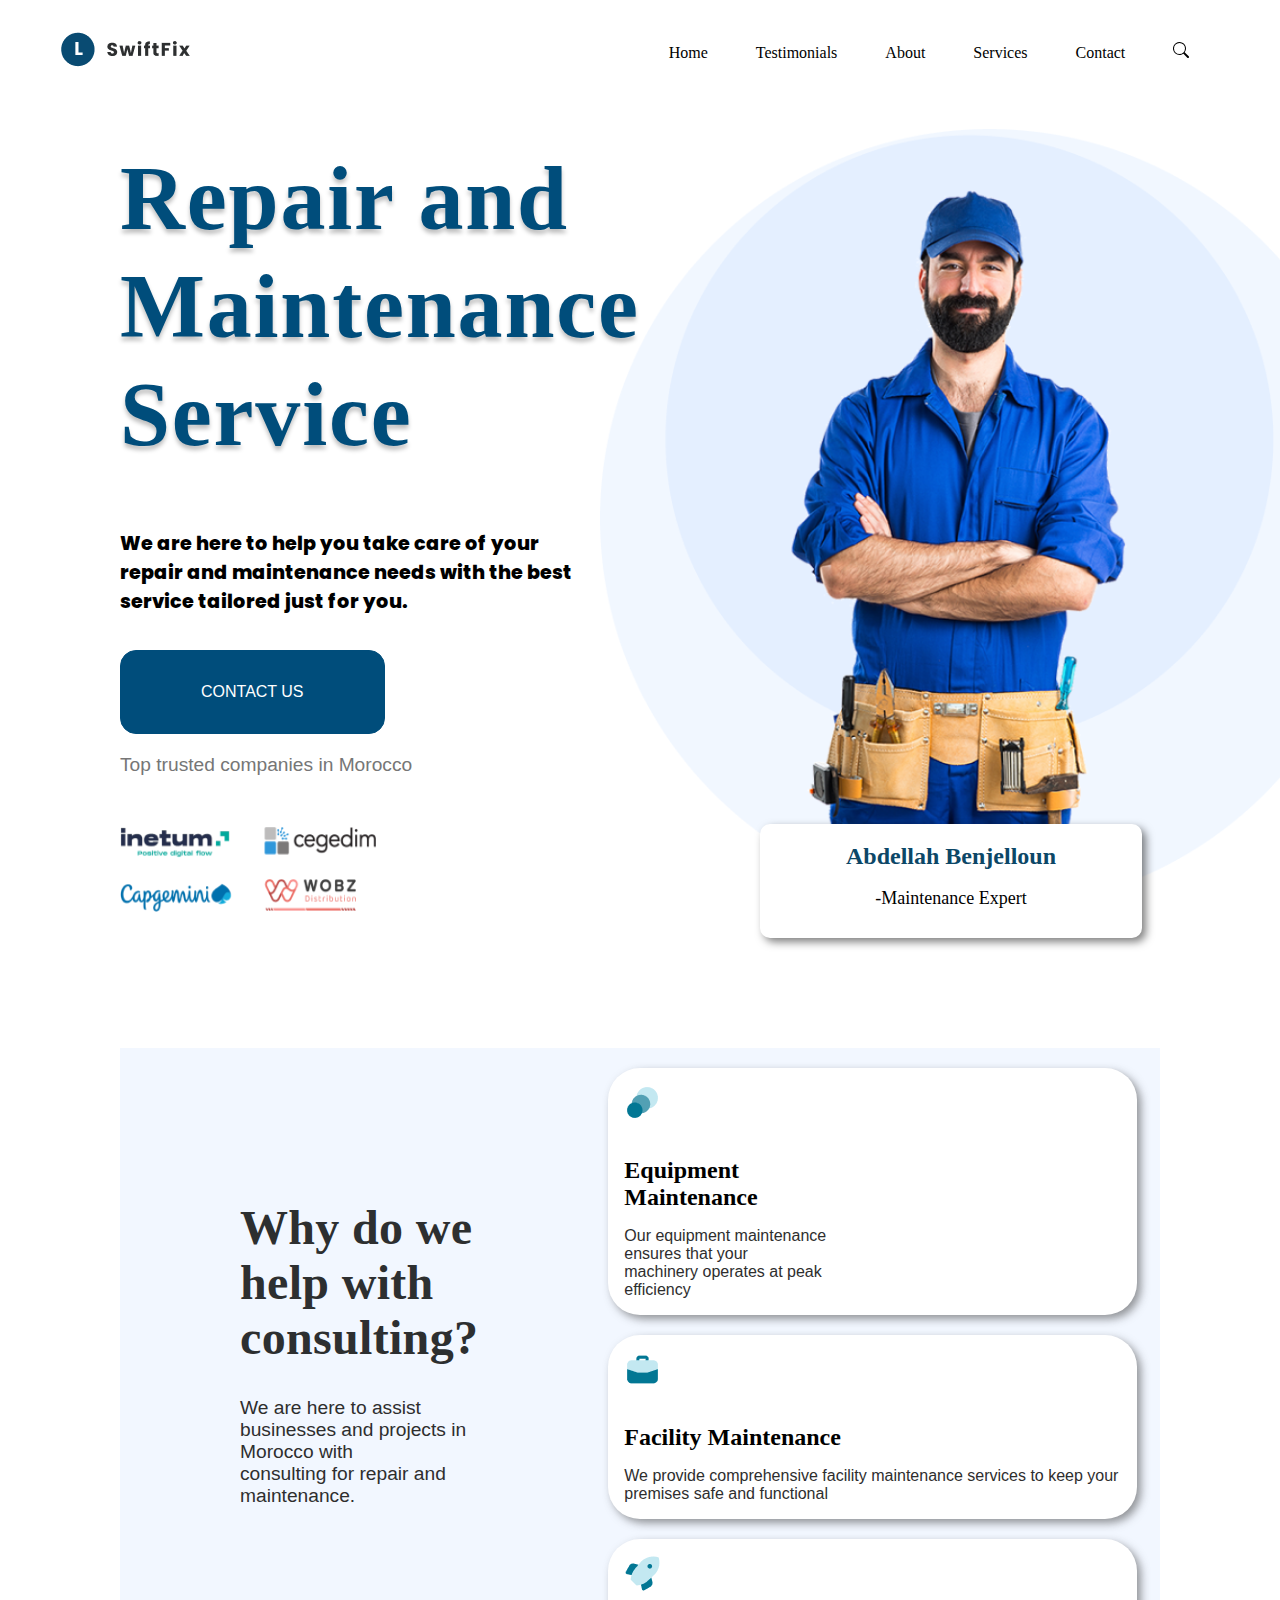
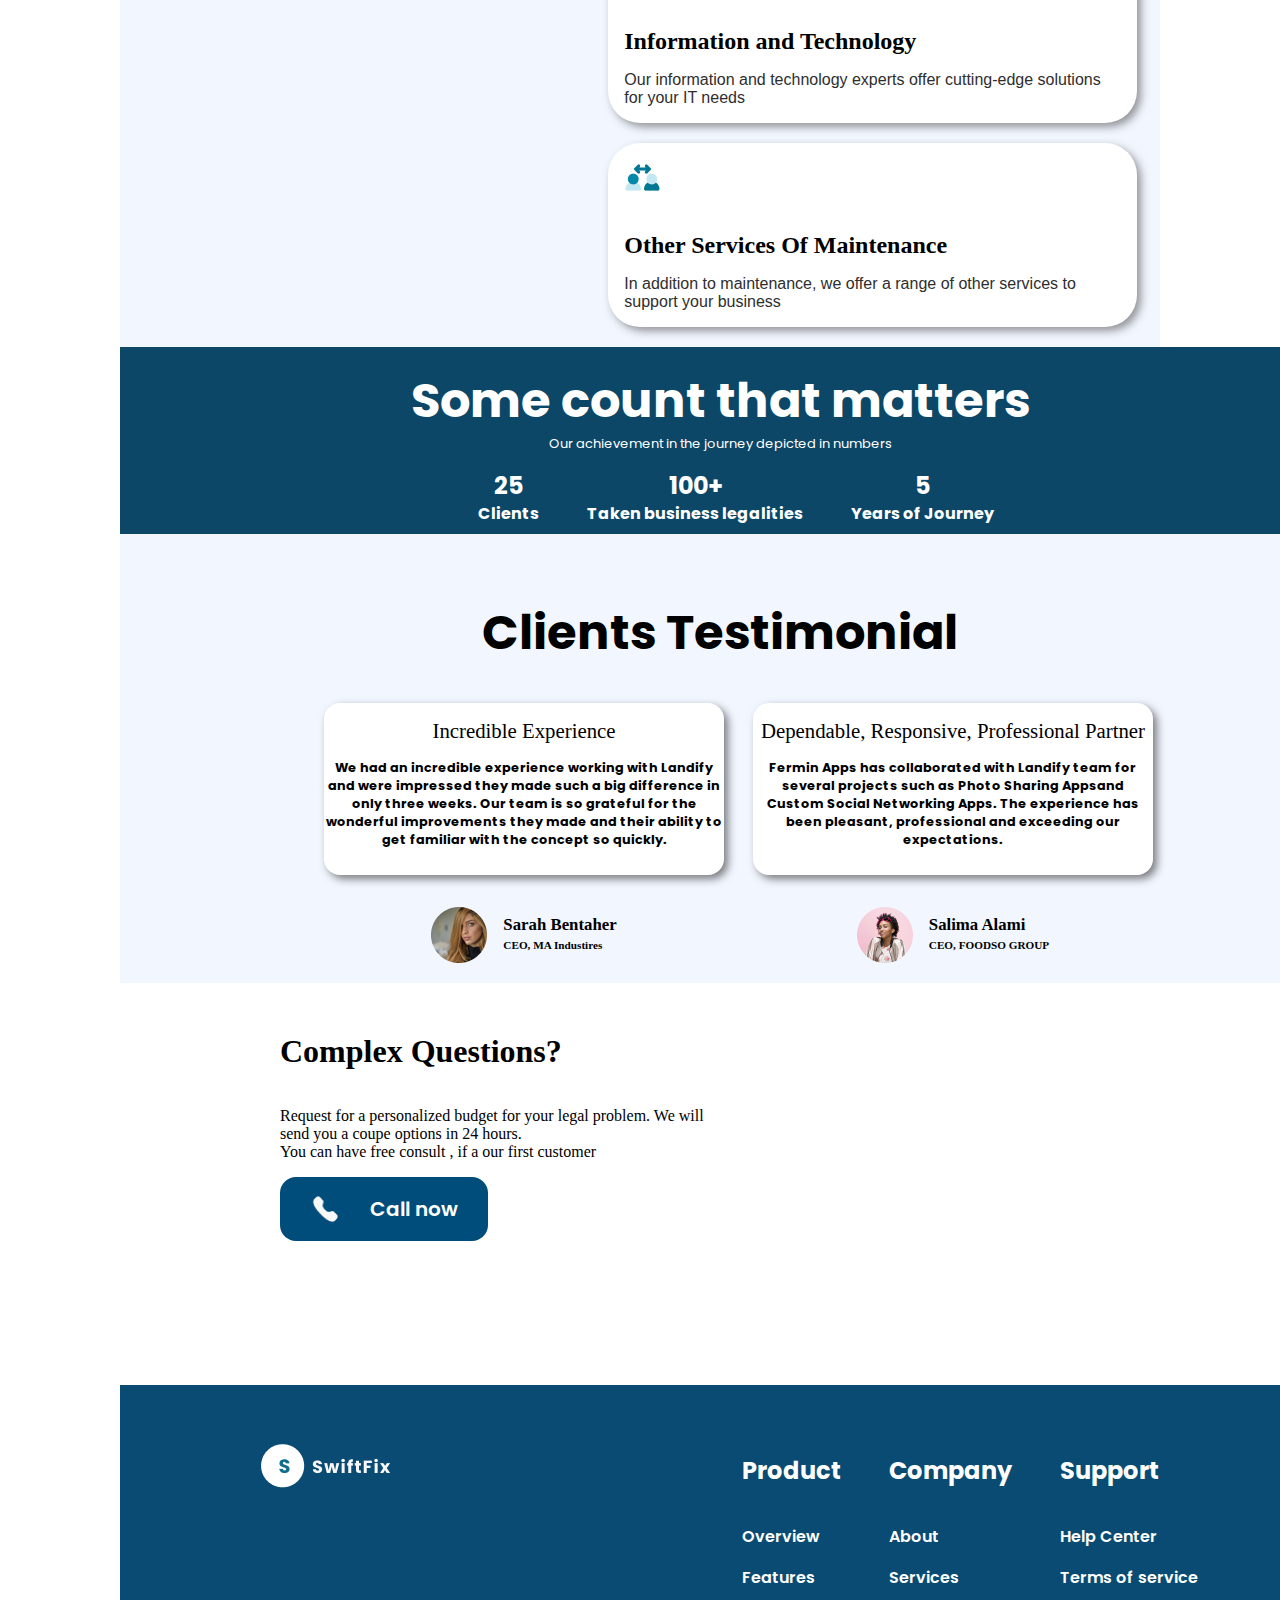
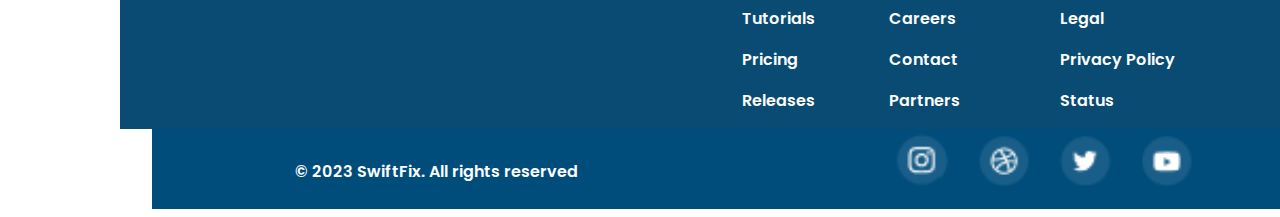
==== index.html @ 23acefa7 "finished page home" ====
<!DOCTYPE html>
<html lang="en">
<head>
    <meta charset="UTF-8">
    <meta name="viewport" content="width=device-width, initial-scale=1.0">
    <meta name="keywords" content="">
    <meta name="description" content="">
    <meta name="author" content="" >
    <link rel="stylesheet" href="css/style.css">
    <link rel="preconnect" href="https://fonts.googleapis.com">
    <link rel="preconnect" href="https://fonts.gstatic.com" crossorigin>
    <link href="https://fonts.googleapis.com/css2?family=Poppins:ital,wght@0,100;1,100&display=swap" rel="stylesheet">
    <title>Home</title>
</head>
<header>
    <div class="header">
        <nav class="navbar">
            <span>
                <img  href="index.html" src="images/Capture.PNG" alt="">
            </span>
            <div class="navbar-collapse">
                <ul class="navbar-nav ">
                    <li class="nav-item">
                        <a class="nav-link" href="index.html">Home</a>
                    </li>
                    <li class="nav-item">
                        <a class="nav-link" href="#">Testimonials</a>
                    </li>
                    <li class="nav-item">
                        <a class="nav-link" href="#">About</a>
                    </li>
                    <li class="nav-item">
                        <a class="nav-link"href="#">Services</a>
                    </li>
                    <li class="nav-item">
                        <a class="nav-link"href="#">Contact</a>
                    </li>
                    <li class="nav-item">
                        <span>
                            <img  href="" src="images/search.svg" alt="">
                        </span>
                    </li>
                </ul>
            </div>          
        </nav>
    </div>
</header>
<body>
    <main>
        <section class="first-content">
            <div class="content">
                <h1>Repair and <br>Maintenance <br>Service</h1>
                <p>We are here to help you take care of your repair and maintenance needs with the best service tailored just for you.</p>
                <a href="">Contact Us</a>
                <div class="content1">
                    <p>Top trusted companies in Morocco</p>
                    <img src="images/Group 25.png" alt="">
                </div>
            </div>
            <div class="content">
                    <img src="images/Hero Image.png" alt="">
                <div class="divender-image">
                    <h1>Abdellah Benjelloun</h1> 
                    <h2>-Maintenance Expert</h2>        
                </div>
            </div>
        </section>

        <section class="secnd-content">
            <div class="secnd-content1">
                <h1>Why do we help with consulting?</h1>
                <p>We are here to assist businesses and projects in Morocco with<br> consulting for repair and<br> maintenance.</p>
            </div>
            <div class="secnd-content3">
                <div class="content3-1">
                    <img src="images/Circle Layer.png" alt="">
                    <h1>Equipment<br> Maintenance</h1>
                    <p>Our equipment maintenance <br> ensures that your <br>machinery operates at peak<br> efficiency</p>
                </div>
                <div class="content3-1">
                    <img src="images/Bag.png" alt="">
                    <h1>Facility Maintenance</h1>
                    <p>We provide comprehensive facility maintenance services to keep your premises safe and functional</p>
                </div>
                <div class="content3-1">
                    <img src="images/Rocket.png" alt="">
                    <h1>Information and Technology</h1>
                    <p>Our information and technology experts offer cutting-edge solutions for your IT needs</p>
                </div>
                <div class="content3-1">
                    <img src="images/User Arrows.png" alt="">
                    <h1>Other Services Of Maintenance</h1>
                    <p>In addition to maintenance, we offer a range of other services to support your business</p>
                </div>
            </div>
        </section>
        <section class="trt-content">
            <div class="count-matters">
                <h1>Some  count  that  matters</h1>
                <p>Our achievement in the journey depicted in numbers</p>
            </div>
            <div class="business-Clients">
                <div><h2>25</h2><p>Clients</p></div>
                <div><h2>100+</h2><p>Taken business legalities</p></div>
                <div><h2>5</h2><p>Years of Journey</p></div>
            </div>
        </section>

        <section class="Clients_riveiw">
            <div class="Clients_Testimonial">
                <h1>Clients Testimonial</h1>
            </div>
            <div class="Clients_contener">
                <div class="Clients-cards">
                    <div class="Clients-articl">
                        <h1>Incredible Experience</h1>
                        <p>We had an incredible experience working with Landify and were impressed they made such
                             a big difference in only three weeks. Our team is so grateful for the wonderful improvements 
                            they made and their ability to get familiar with the concept so quickly.
                        </p>
                    </div>
                    <div class="Clients-contimg">
                        <img src="images/Photo2.png" alt="">
                       <article class="article-contimg">
                        <h2>Sarah Bentaher</h2>
                        <p>CEO, MA Industires</p>
                       </article>
                    </div>
                </div>
                <div class="Clients-cards">
                    <div class="Clients-articl">
                        <h1>Dependable, Responsive, Professional Partner</h1>
                        <p>Fermin Apps has collaborated with Landify team for several projects such as 
                            Photo Sharing Appsand Custom Social Networking Apps.
                             The experience has been pleasant, professional and exceeding our expectations.
                        </p>
                    </div>
                    <div class="Clients-contimg">
                        <img src="images/Photo.png" alt="">
                       <article class="article-contimg">
                        <h2>Salima Alami</h2>
                        <p>CEO, FOODSO GROUP</p>   
                       </article>
                    </div>
                </div>
            </div>
        </section>
        <section class="content-Questions" >
            <div class="Questions-call">
                <h1>Complex Questions?</h1>
                <p>Request for a personalized budget for your legal problem. We will<br> send you a coupe options in 24 hours.<br> You can have free consult , if a our first customer</p>
                <a  href="" class="btncll"> <img src="images/Call.png" alt="">Call now</a>
            </div>
        </section>
        
        <section class="colsefooter">
            <div>
                <img src="images/sanfinixlogo.PNG" alt="">
            </div>
            <div class="articless">
                <div class="contet-art"> 
                    <h2>Product</h2>
                    <div>
                        <article>
                            <p>Overview</p>
                            <p>Features</p>
                            <p>Tutorials</p>
                            <p>Pricing</p>
                            <p>Releases</p>
                        </article>
                    </div>
                </div>
                <div class="contet-art">
                    <h2>Company</h2>
                    <div>
                        <article>
                            <p>About</p>
                            <p>Services</p>
                            <p>Careers</p>
                            <p>Contact</p>
                            <p>Partners</p>
                        </article>
                    </div>
                </div>
                <div class="contet-art">
                    <h2>Support</h2>
                    <div>
                        <article>
                            <p>Help Center</p>
                            <p>Terms of service</p>
                            <p>Legal</p>
                            <p>Privacy Policy</p>
                            <p>Status</p>
                        </article>
                    </div>
                </div>
            </div>
        </section>
    </main>
    <footer>
        <div class="footer">
            <h2>© 2023 SwiftFix. All rights reserved</h2>
            <img src="images/ing-fb-x.PNG" alt="">
        </div>
        
    </footer>
    
</body>
</html>
---- css/style.css ----
*{ 
    box-sizing: border-box;
}

main{
    max-width: 1440px;
    margin-right: auto;
    margin-left: auto;
} 

.navbar img {
    display: inline;
    max-height: 40px;
    cursor: pointer;
}
.navbar{
    display: flex;
    justify-content: center;
    align-items: center;
    max-width: 1440px;
    margin-right: auto;
    margin-left: auto;
}
.navbar-nav{
    list-style-type: none;
    display: flex;
    flex-direction: row;
    margin-left: 26rem;
}
.navbar .navbar-nav {
    display: flex;
}

.navbar .nav-item {
    margin-right: 1rem;
    padding: 1rem;
    font-family: 'Poppins', sans-serif;
}

.navbar a {
    text-decoration: none;
    color: rgb(0, 0, 0);
    font-family: 'Times New Roman', Times, serif;
}
.navbar .nav-item img {
    cursor: pointer;
}

.navbar a:hover {
    color: #004D7B;
}
.first-content {
    max-width: 1440px;
    margin-right: auto;
    margin-left: auto;
    display: flex;
    margin: 7rem;
}

.first-content .content img {
    margin-top: -5rem;
    width: 45rem;
    
}
.first-content .content{
    width: 30rem;
}
.first-content .content > h1{
    color: #004D7B;
    margin-top: -4rem;
    text-shadow: 0px 4px 4px rgba(0, 0, 0, 0.25);
    font-family: Playfair Display;
    font-size: 5.625rem;
    font-style: normal;
    font-weight: 700;
    line-height: 6.75rem;
    letter-spacing: 0.1125rem;
}
.first-content .content p{
    font-family: 'Poppins', sans-serif;
    font-weight: 800;
    font-size: 1.2rem;
}
.first-content .content .button-contact-us{
    padding-top: 3rem;
    text-align: center;
    color: aliceblue;
    margin: 20px;
    background-color: #004D7B;
    width: 11.875rem;
    height: 5rem;
    flex-shrink: 0;
    border: none;
    cursor: pointer; 
}

.first-content .content a{
    text-decoration: none;
    margin-top: 15px;
    display: inline-block;
    font-family: 'Merriweather Sans', sans-serif;
    text-transform: uppercase;
    padding: 2rem 5rem;
    background-color: #004D7B;
    border: 1px solid #004D7B;
    border-radius: 1rem;
    color: #ffffff;
}
.first-content .content a:hover{
    background-color: #ffffff;
    color: #004D7B;
}

.first-content .content .divender-image{
    position: absolute;
    text-align: center;
    width: 23.875rem;
    height: 7.125rem;
    margin-left: 10rem;
    box-shadow: 4px 4px 8px rgba(0, 0, 0, 0.5);
    margin-top: -7rem;
    border-radius: 0.625rem;
    background: #FFF;
}

.first-content .content .divender-image h1{
    padding-top: 1rem;
    color: #0c4767;
    font-family: Plus Jakarta Sans;
    font-style: normal;
    font-size: 1.5rem;
    line-height: 0;
}

.first-content .content .divender-image h2{
    font-size: large;
    font-family: 'Times New Roman', Times, serif;
    font-weight: 200;
    padding-top: 1rem;
}
.first-content .content1 p{
    font-family: 'Merriweather Sans', sans-serif;
    font-weight: 100;
    color: rgb(118, 118, 118);

}
.first-content .content1 img{
    margin-top: 2rem;
    height: 6rem;
    width: 16rem;
}
.secnd-content{
    background: #F2F7FF;
    display: flex;
    margin: 7rem;
}
.secnd-content1{
    margin: 120px;
    width: 27rem;
    height: 18.1875rem;
}
.secnd-content1  h1{
    color: var(--neutral-grey-7, #2D2F30);
    font-family: Playfair Display;
    font-size: 3rem;
    font-style: normal;
    font-weight: 700;
    line-height: normal;
    letter-spacing: 0.02019rem;
}
.secnd-content p{
    margin-bottom: 4rem ;
    color: var(--neutral-grey-5, #2e2e2e);
    font-feature-settings: 'clig' off, 'liga' off;
    font-size: 1.2rem;
    font-family: 'Lucida Sans', 'Lucida Sans Regular', 'Lucida Grande', 'Lucida Sans Unicode', Geneva, Verdana, sans-serif;
    font-style: normal;
    font-weight: 200;
}
.secnd-content3{
    margin-top: 20px;
    margin-bottom: 20px;
    margin-left: 10px;
    display: flex;
    flex-wrap: wrap;
    gap: 20px;
    
}

.content3-1{
    margin-right: 23px;
    flex: 1;
    min-width: 200px;
    flex-grow: 1;
    flex-basis: 250px;
    background: #FFF;
    box-shadow: 4px 4px 8px rgba(49, 49, 49, 0.5);
    border-radius: 2rem;
}

.content3-1 h1{
    margin: 1rem;
    font-size: 1.5rem;
}
.content3-1 p{
    margin: 1rem;
    font-size: 1rem;
}
.content3-1 img{
    margin: 1rem;
}
.trt-content {
    background: #0c4767;
    margin-top: -7rem;
    margin-left: 7rem;
    width: 75rem ;
}

.count-matters{
    padding-top: 1rem;
    font-size: 1.5rem;
    text-align: center;
    color: #FFF;
    line-height :0.7rem;
    font-family: Poppins;

}
.count-matters p {
    font-size: small;
}

.business-Clients{
    font-family: Poppins;
    font-weight: bold;
    display: flex;
    text-align: center;
    justify-content: center;
    gap: 3rem;
    color: #FFF;
    line-height: 0.5rem;
    padding-left: 2rem;
}


.Clients_riveiw {
    background: #F2F7FF;
    margin-left: 7rem;
    width: 75rem;
    align-items: center;

    
}

.Clients_Testimonial h1{
    color: #000000;
    text-align: center;
    margin: 0;
    padding-top: 3.91rem;
    padding-bottom: 2.19;
    font-family: Poppins;
    font-size: 3rem;
    font-style: normal;
    font-weight: 700;


}
.Clients_riveiw  .Clients_contener{
    margin-left: 11.5rem;
    margin-right: 11.5rem;
    display: flex;
    gap: 1.81rem;
    padding: 20px;
}
.Clients-cards{
    justify-content: center;
    flex: 1;
    display: flex;
    flex-wrap: wrap;
    gap: 2rem;
    
    
}
.Clients-articl{
    margin-top: 0.9rem;
    width: 25rem;
    height: 10.75rem;
    border-radius: 1rem;
    background: #FFF;
    box-shadow: 4px 4px 8px rgba(0, 0, 0, 0.5);
}
.Clients-articl h1{
    text-align: center;
    font-size: 1.3rem;
    font-style: normal;
    font-weight: 500;
    line-height: 1.75rem;
}
.Clients-articl p{
    text-align: center;
    font-family: Poppins;
    font-size: 0.8rem;
    font-style: normal;
    font-weight: 700;
    text-align: center;
}
.Clients-contimg{
    display: flex;
    gap: 1rem;
    font-family: Inter;
    font-size: 1.125rem;
    font-style: normal;
    font-weight: 700;
}
.Clients-contimg img{
    width: 3.5rem;
    height: 3.5rem;
}
.article-contimg {
  line-height: 7px;
  font-size: 0.7rem;

}

.content-Questions{
    margin-left: 7rem;
    margin-top: 7rem;
    background: #ffffff;
    width: 82rem;
    height: 23.375rem;
}
.Questions-call{
    display: flex;
    flex-direction: column;
    padding-left: 10rem;
    margin-top: -5.23rem;
}
.btncll{
    display: flex;
    gap: 2rem;
    align-items: center;
    justify-content: center;
    background: #004D7B;
    width: 13rem;
    height: 4rem;
    color: #FFF;
    font-size: 20px;
    font-weight: 600;
    font-family: Poppins;
    border-radius: 1rem;
    text-decoration: none;
}
.btncll img{
    width: 1.78513rem;
    height: 2rem;
}
.colsefooter{
    width: 76rem;
    margin-left: 7rem;
    background: #094B72;
    display: flex;
    justify-content: space-evenly;
    font-weight: 600;
    font-family: Poppins;
    padding-top: 3rem;
    gap: 12rem;
}
.articless{
    color: #FFF;
    display: flex;
    gap: 3rem;
}
.contet-art{
    display: flex;
    flex-direction: column;
}
footer{
    width: 76rem;
    height: 5rem;
    flex-shrink: 0;
    background: #004D7B;
    margin-left: 9rem;
    border: #004D7B 1px solid;
}
.footer{
    display: flex;
    justify-content: space-around;
}
.footer h2{
    padding-top: 1rem;
    font-size: 1rem;
    color: #FFF;
    font-weight: 600;
    font-family: Poppins;
}
.footer img{
    width: 30%;
    height: 20%;
}
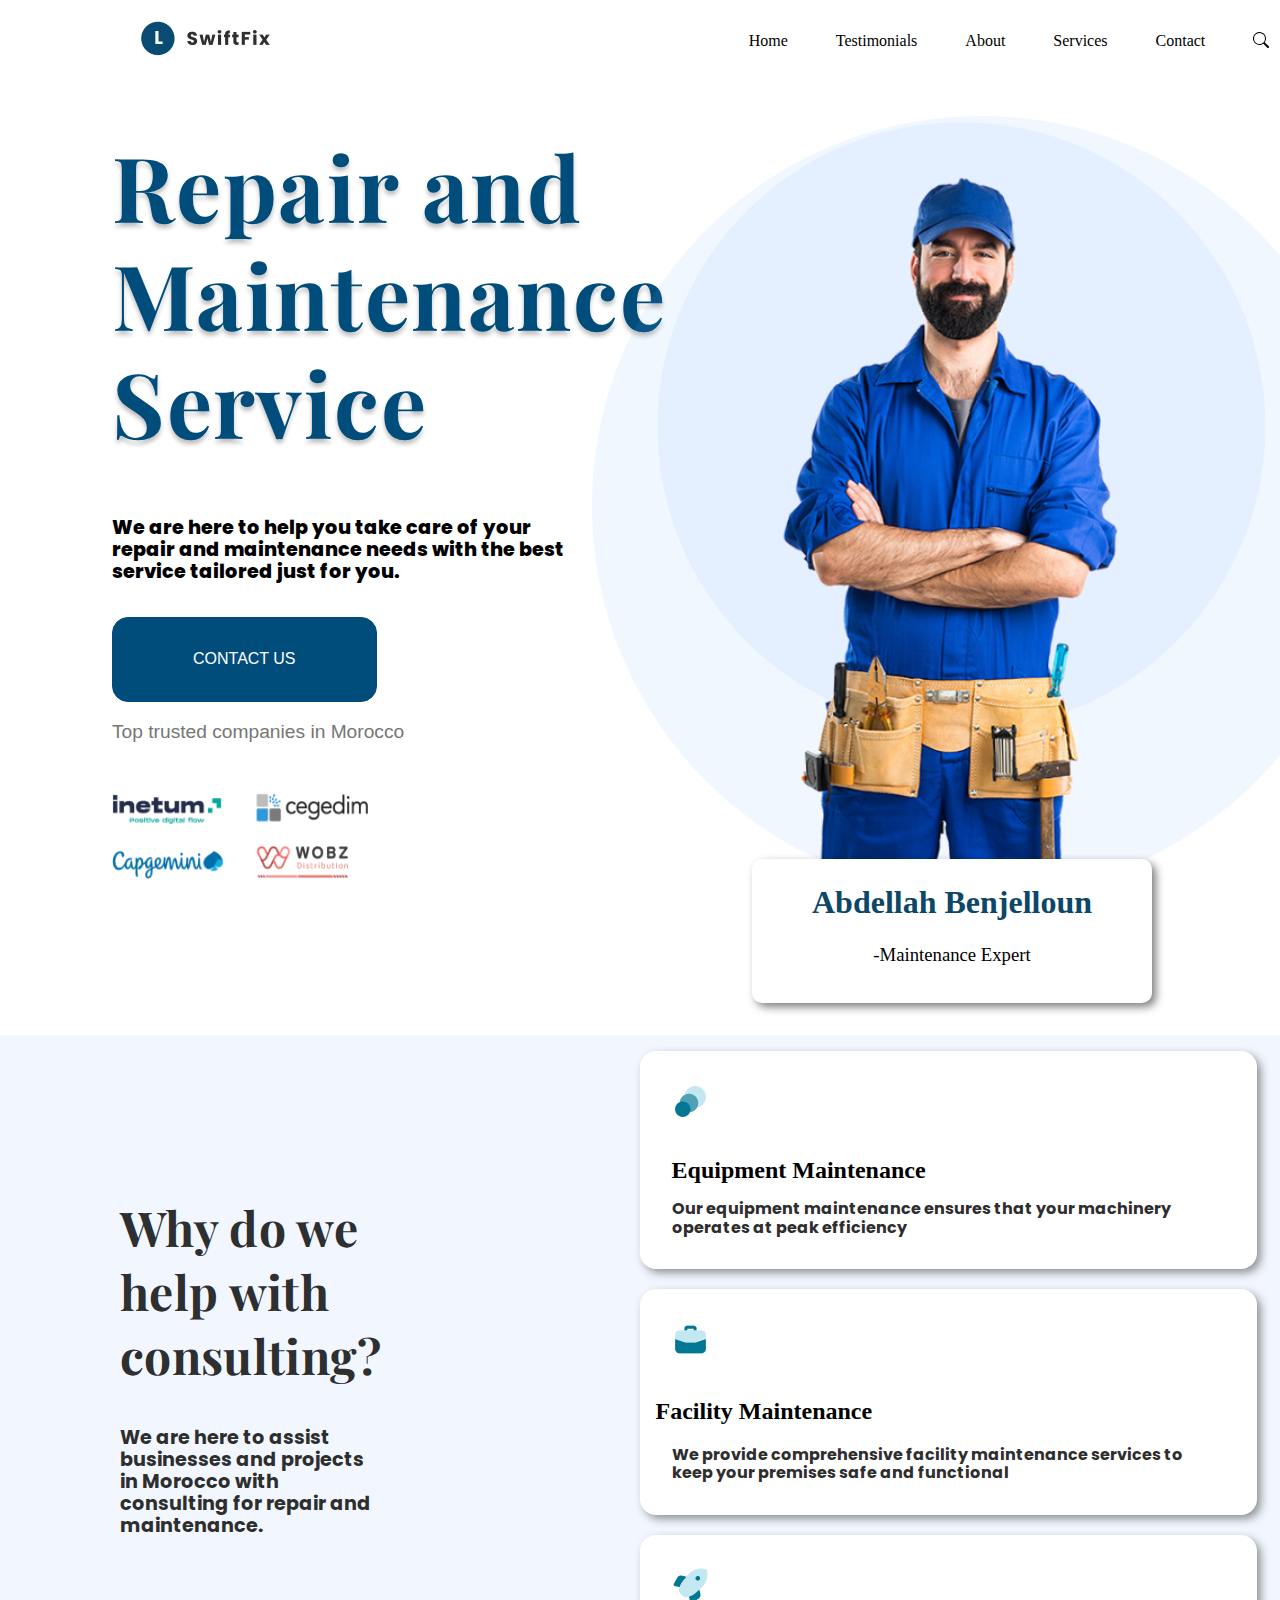
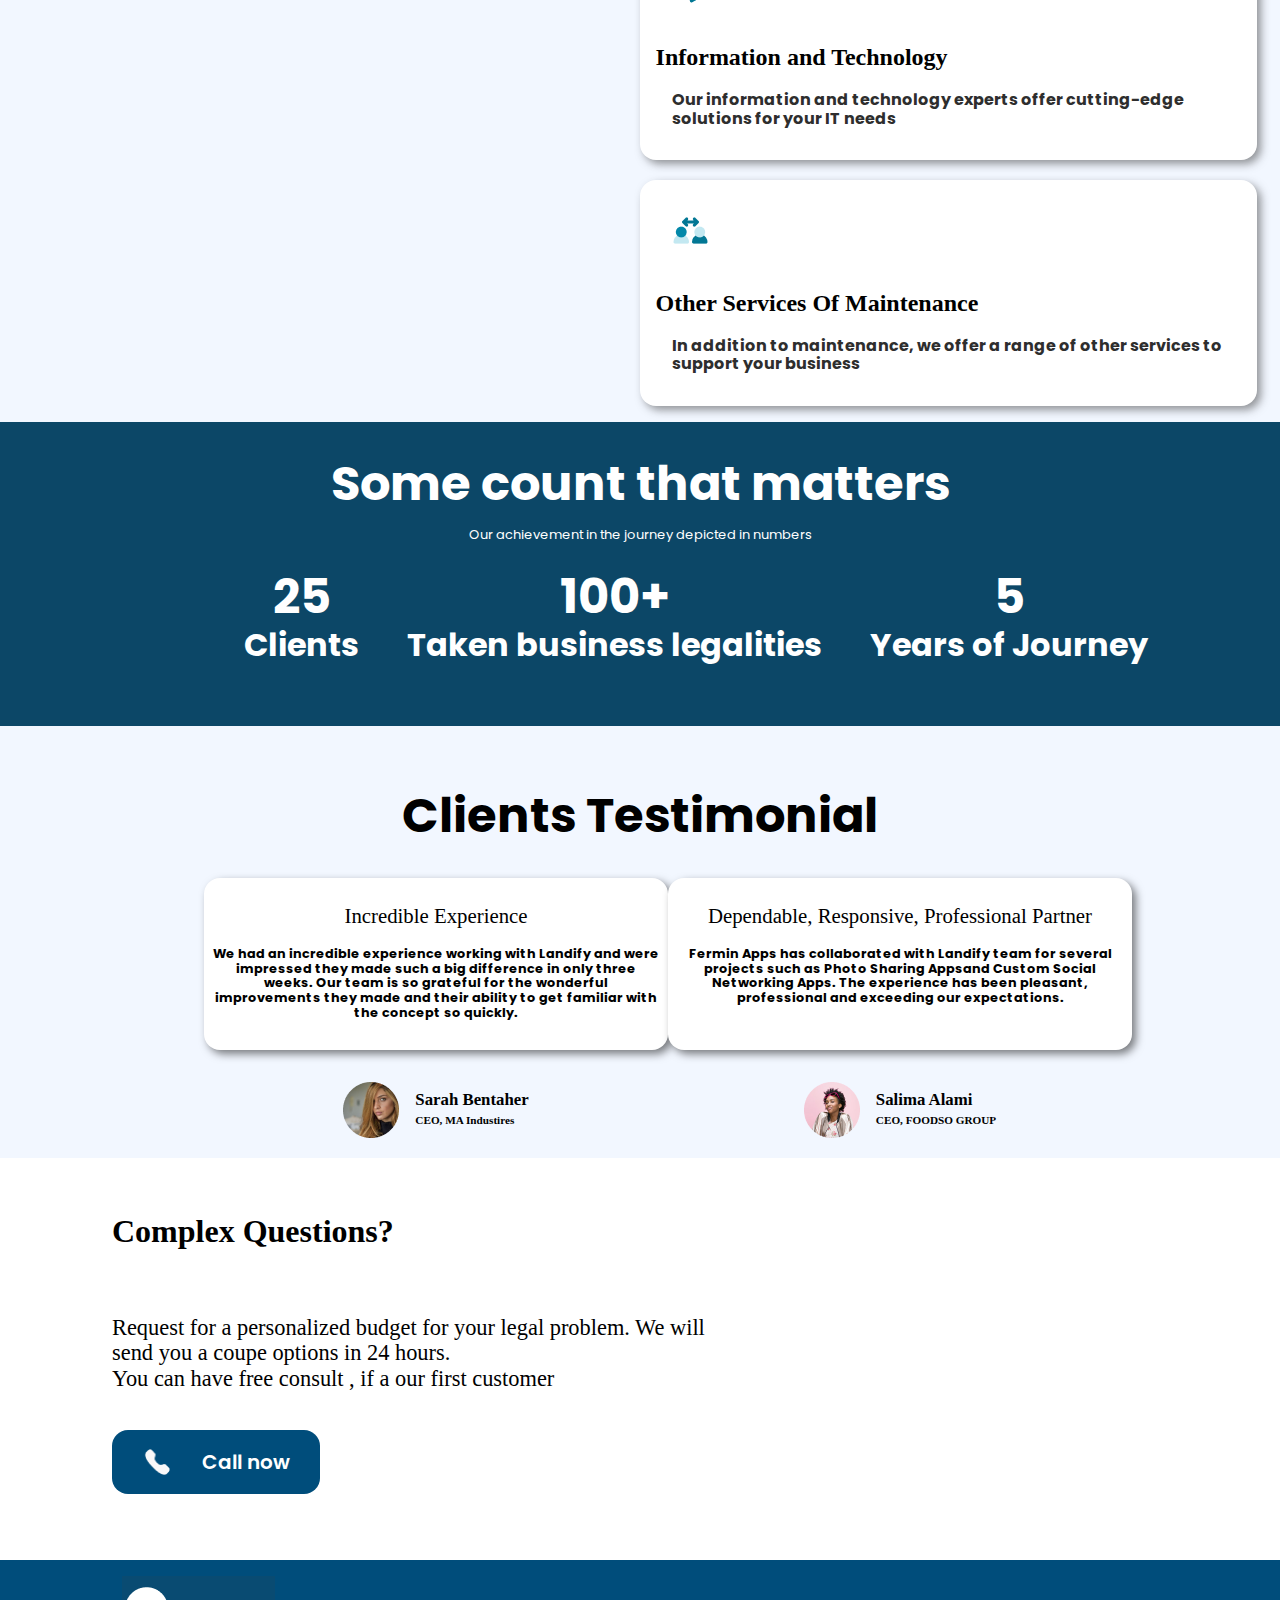
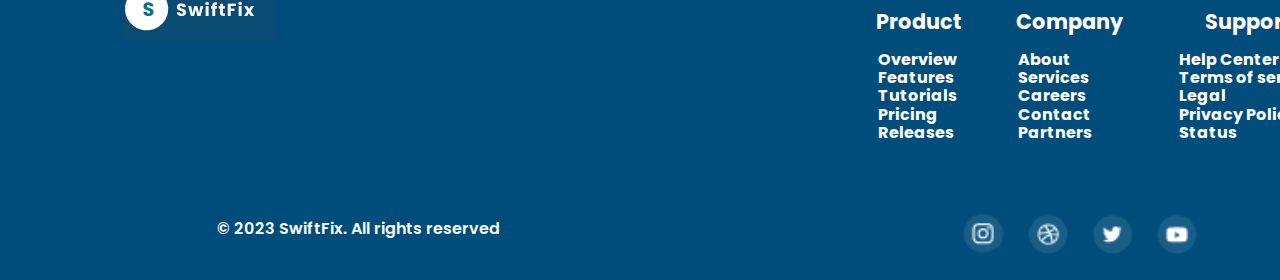
==== commit 8753d94b: "edit page home" ====
--- a/index.html
+++ b/index.html
@@ -10,6 +10,9 @@
     <link rel="preconnect" href="https://fonts.googleapis.com">
     <link rel="preconnect" href="https://fonts.gstatic.com" crossorigin>
     <link href="https://fonts.googleapis.com/css2?family=Poppins:ital,wght@0,100;1,100&display=swap" rel="stylesheet">
+    <link rel="preconnect" href="https://fonts.googleapis.com">
+    <link rel="preconnect" href="https://fonts.gstatic.com" crossorigin>
+    <link href="https://fonts.googleapis.com/css2?family=Playfair+Display&display=swap" rel="stylesheet">
     <title>Home</title>
 </head>
 <header>
@@ -27,13 +30,13 @@
                         <a class="nav-link" href="#">Testimonials</a>
                     </li>
                     <li class="nav-item">
-                        <a class="nav-link" href="#">About</a>
-                    </li>
-                    <li class="nav-item">
-                        <a class="nav-link"href="#">Services</a>
-                    </li>
-                    <li class="nav-item">
-                        <a class="nav-link"href="#">Contact</a>
+                        <a class="nav-link" href="about.html">About</a>
+                    </li>
+                    <li class="nav-item">
+                        <a class="nav-link" href="servers.html">Services</a>
+                    </li>
+                    <li class="nav-item">
+                        <a class="nav-link" href="#">Contact</a>
                     </li>
                     <li class="nav-item">
                         <span>
@@ -49,9 +52,9 @@
     <main>
         <section class="first-content">
             <div class="content">
-                <h1>Repair and <br>Maintenance <br>Service</h1>
+                <h1>Repair and Maintenance Service</h1>
                 <p>We are here to help you take care of your repair and maintenance needs with the best service tailored just for you.</p>
-                <a href="">Contact Us</a>
+                <a href="contact.html">Contact Us</a>
                 <div class="content1">
                     <p>Top trusted companies in Morocco</p>
                     <img src="images/Group 25.png" alt="">
@@ -60,43 +63,43 @@
             <div class="content">
                     <img src="images/Hero Image.png" alt="">
                 <div class="divender-image">
-                    <h1>Abdellah Benjelloun</h1> 
-                    <h2>-Maintenance Expert</h2>        
+                    <h2>Abdellah Benjelloun</h2> 
+                    <h3>-Maintenance Expert</h3>        
                 </div>
             </div>
         </section>
 
         <section class="secnd-content">
             <div class="secnd-content1">
-                <h1>Why do we help with consulting?</h1>
-                <p>We are here to assist businesses and projects in Morocco with<br> consulting for repair and<br> maintenance.</p>
+                <h2>Why do we help with consulting?</h2>
+                <p>We are here to assist businesses and projects in Morocco with  consulting for repair and  maintenance.</p>
             </div>
             <div class="secnd-content3">
                 <div class="content3-1">
                     <img src="images/Circle Layer.png" alt="">
-                    <h1>Equipment<br> Maintenance</h1>
-                    <p>Our equipment maintenance <br> ensures that your <br>machinery operates at peak<br> efficiency</p>
+                    <h1>Equipment  Maintenance</h1>
+                    <p>Our equipment maintenance  ensures that your machinery operates at peak  efficiency</p>
                 </div>
                 <div class="content3-1">
                     <img src="images/Bag.png" alt="">
-                    <h1>Facility Maintenance</h1>
+                    <h2>Facility Maintenance</h2>
                     <p>We provide comprehensive facility maintenance services to keep your premises safe and functional</p>
                 </div>
                 <div class="content3-1">
                     <img src="images/Rocket.png" alt="">
-                    <h1>Information and Technology</h1>
+                    <h2>Information and Technology</h2>
                     <p>Our information and technology experts offer cutting-edge solutions for your IT needs</p>
                 </div>
                 <div class="content3-1">
                     <img src="images/User Arrows.png" alt="">
-                    <h1>Other Services Of Maintenance</h1>
+                    <h2>Other Services Of Maintenance</h2>
                     <p>In addition to maintenance, we offer a range of other services to support your business</p>
                 </div>
             </div>
         </section>
         <section class="trt-content">
             <div class="count-matters">
-                <h1>Some  count  that  matters</h1>
+                <h2>Some  count  that  matters</h2>
                 <p>Our achievement in the journey depicted in numbers</p>
             </div>
             <div class="business-Clients">
@@ -108,12 +111,12 @@
 
         <section class="Clients_riveiw">
             <div class="Clients_Testimonial">
-                <h1>Clients Testimonial</h1>
+                <h2>Clients Testimonial</h2>
             </div>
             <div class="Clients_contener">
                 <div class="Clients-cards">
                     <div class="Clients-articl">
-                        <h1>Incredible Experience</h1>
+                        <h2>Incredible Experience</h2>
                         <p>We had an incredible experience working with Landify and were impressed they made such
                              a big difference in only three weeks. Our team is so grateful for the wonderful improvements 
                             they made and their ability to get familiar with the concept so quickly.
@@ -129,7 +132,7 @@
                 </div>
                 <div class="Clients-cards">
                     <div class="Clients-articl">
-                        <h1>Dependable, Responsive, Professional Partner</h1>
+                        <h2>Dependable, Responsive, Professional Partner</h2>
                         <p>Fermin Apps has collaborated with Landify team for several projects such as 
                             Photo Sharing Appsand Custom Social Networking Apps.
                              The experience has been pleasant, professional and exceeding our expectations.
@@ -147,63 +150,62 @@
         </section>
         <section class="content-Questions" >
             <div class="Questions-call">
-                <h1>Complex Questions?</h1>
+                <h2>Complex Questions?</h2>
                 <p>Request for a personalized budget for your legal problem. We will<br> send you a coupe options in 24 hours.<br> You can have free consult , if a our first customer</p>
                 <a  href="" class="btncll"> <img src="images/Call.png" alt="">Call now</a>
             </div>
         </section>
-        
-        <section class="colsefooter">
+    </main>
+    <footer>
+     <section class="section_foter">
+         <div class="form-list">
             <div>
                 <img src="images/sanfinixlogo.PNG" alt="">
             </div>
-            <div class="articless">
-                <div class="contet-art"> 
+            <div class="list_flex">
+                <div class="contet-list"> 
                     <h2>Product</h2>
-                    <div>
-                        <article>
-                            <p>Overview</p>
-                            <p>Features</p>
-                            <p>Tutorials</p>
-                            <p>Pricing</p>
-                            <p>Releases</p>
-                        </article>
-                    </div>
-                </div>
-                <div class="contet-art">
+                    <div  class="list_footer" >
+                        <ul class="list">
+                            <li>Overview</li>
+                            <li>Features</li>
+                            <li>Tutorials</li>
+                            <li>Pricing</li>
+                            <li>Releases</li>
+                        </ul>
+                    </div>
+                </div>
+                <div class="contet-list">
                     <h2>Company</h2>
-                    <div>
-                        <article>
-                            <p>About</p>
-                            <p>Services</p>
-                            <p>Careers</p>
-                            <p>Contact</p>
-                            <p>Partners</p>
-                        </article>
-                    </div>
-                </div>
-                <div class="contet-art">
+                    <div  class="list_footer" >
+                        <ul class="list">
+                            <li>About</li>
+                            <li>Services</li>
+                            <li>Careers</li>
+                            <li>Contact</li>
+                            <li>Partners</li>
+                        </ul>
+                    </div>
+                </div>
+                <div class="contet-list">
                     <h2>Support</h2>
-                    <div>
-                        <article>
-                            <p>Help Center</p>
-                            <p>Terms of service</p>
-                            <p>Legal</p>
-                            <p>Privacy Policy</p>
-                            <p>Status</p>
-                        </article>
-                    </div>
-                </div>
-            </div>
-        </section>
-    </main>
-    <footer>
-        <div class="footer">
-            <h2>© 2023 SwiftFix. All rights reserved</h2>
-            <img src="images/ing-fb-x.PNG" alt="">
-        </div>
-        
+                    <div class="list_footer">
+                        <ul class="list">
+                            <li>Help Center</li>
+                            <li>Terms of service</li>
+                            <li>Legal</li>
+                            <li>Privacy Policy</li>
+                            <li>Status</li>
+                        </ul>
+                    </div>
+                </div> 
+            </div>
+         </div>
+         <div class="footer">
+             <h2>© 2023 SwiftFix. All rights reserved</h2>
+             <img src="images/ing-fb-x.PNG" alt="">
+         </div>
+     </section>
     </footer>
-    
 </body>
 </html>--- a/css/style.css
+++ b/css/style.css
@@ -1,3 +1,355 @@
+/*! normalize.css v8.0.1 | MIT License | github.com/necolas/normalize.css */
+
+/* Document
+   ========================================================================== */
+
+/**
+ * 1. Correct the line height in all browsers.
+ * 2. Prevent adjustments of font size after orientation changes in iOS.
+ */
+
+ html {
+    line-height: 1.15; /* 1 */
+    -webkit-text-size-adjust: 100%; /* 2 */
+  }
+  
+  /* Sections
+     ========================================================================== */
+  
+  /**
+   * Remove the margin in all browsers.
+   */
+  
+  body {
+    margin: 0;
+  }
+  
+  /**
+   * Render the `main` element consistently in IE.
+   */
+  
+  main {
+    display: block;
+  }
+  
+  /**
+   * Correct the font size and margin on `h1` elements within `section` and
+   * `article` contexts in Chrome, Firefox, and Safari.
+   */
+  
+  h1 {
+    font-size: 2em;
+    margin: 0.67em 0;
+  }
+  
+  /* Grouping content
+     ========================================================================== */
+  
+  /**
+   * 1. Add the correct box sizing in Firefox.
+   * 2. Show the overflow in Edge and IE.
+   */
+  
+  hr {
+    box-sizing: content-box; /* 1 */
+    height: 0; /* 1 */
+    overflow: visible; /* 2 */
+  }
+  
+  /**
+   * 1. Correct the inheritance and scaling of font size in all browsers.
+   * 2. Correct the odd `em` font sizing in all browsers.
+   */
+  
+  pre {
+    font-family: monospace, monospace; /* 1 */
+    font-size: 1em; /* 2 */
+  }
+  
+  /* Text-level semantics
+     ========================================================================== */
+  
+  /**
+   * Remove the gray background on active links in IE 10.
+   */
+  
+  a {
+    background-color: transparent;
+  }
+  
+  /**
+   * 1. Remove the bottom border in Chrome 57-
+   * 2. Add the correct text decoration in Chrome, Edge, IE, Opera, and Safari.
+   */
+  
+  abbr[title] {
+    border-bottom: none; /* 1 */
+    text-decoration: underline; /* 2 */
+    text-decoration: underline dotted; /* 2 */
+  }
+  
+  /**
+   * Add the correct font weight in Chrome, Edge, and Safari.
+   */
+  
+  b,
+  strong {
+    font-weight: bolder;
+  }
+  
+  /**
+   * 1. Correct the inheritance and scaling of font size in all browsers.
+   * 2. Correct the odd `em` font sizing in all browsers.
+   */
+  
+  code,
+  kbd,
+  samp {
+    font-family: monospace, monospace; /* 1 */
+    font-size: 1em; /* 2 */
+  }
+  
+  /**
+   * Add the correct font size in all browsers.
+   */
+  
+  small {
+    font-size: 80%;
+  }
+  
+  /**
+   * Prevent `sub` and `sup` elements from affecting the line height in
+   * all browsers.
+   */
+  
+  sub,
+  sup {
+    font-size: 75%;
+    line-height: 0;
+    position: relative;
+    vertical-align: baseline;
+  }
+  
+  sub {
+    bottom: -0.25em;
+  }
+  
+  sup {
+    top: -0.5em;
+  }
+  
+  /* Embedded content
+     ========================================================================== */
+  
+  /**
+   * Remove the border on images inside links in IE 10.
+   */
+  
+  img {
+    border-style: none;
+  }
+  
+  /* Forms
+     ========================================================================== */
+  
+  /**
+   * 1. Change the font styles in all browsers.
+   * 2. Remove the margin in Firefox and Safari.
+   */
+  
+  button,
+  input,
+  optgroup,
+  select,
+  textarea {
+    font-family: inherit; /* 1 */
+    font-size: 100%; /* 1 */
+    line-height: 1.15; /* 1 */
+    margin: 0; /* 2 */
+  }
+  
+  /**
+   * Show the overflow in IE.
+   * 1. Show the overflow in Edge.
+   */
+  
+  button,
+  input { /* 1 */
+    overflow: visible;
+  }
+  
+  /**
+   * Remove the inheritance of text transform in Edge, Firefox, and IE.
+   * 1. Remove the inheritance of text transform in Firefox.
+   */
+  
+  button,
+  select { /* 1 */
+    text-transform: none;
+  }
+  
+  /**
+   * Correct the inability to style clickable types in iOS and Safari.
+   */
+  
+  button,
+  [type="button"],
+  [type="reset"],
+  [type="submit"] {
+    -webkit-appearance: button;
+  }
+  
+  /**
+   * Remove the inner border and padding in Firefox.
+   */
+  
+  button::-moz-focus-inner,
+  [type="button"]::-moz-focus-inner,
+  [type="reset"]::-moz-focus-inner,
+  [type="submit"]::-moz-focus-inner {
+    border-style: none;
+    padding: 0;
+  }
+  
+  /**
+   * Restore the focus styles unset by the previous rule.
+   */
+  
+  button:-moz-focusring,
+  [type="button"]:-moz-focusring,
+  [type="reset"]:-moz-focusring,
+  [type="submit"]:-moz-focusring {
+    outline: 1px dotted ButtonText;
+  }
+  
+  /**
+   * Correct the padding in Firefox.
+   */
+  
+  fieldset {
+    padding: 0.35em 0.75em 0.625em;
+  }
+  
+  /**
+   * 1. Correct the text wrapping in Edge and IE.
+   * 2. Correct the color inheritance from `fieldset` elements in IE.
+   * 3. Remove the padding so developers are not caught out when they zero out
+   *    `fieldset` elements in all browsers.
+   */
+  
+  legend {
+    box-sizing: border-box; /* 1 */
+    color: inherit; /* 2 */
+    display: table; /* 1 */
+    max-width: 100%; /* 1 */
+    padding: 0; /* 3 */
+    white-space: normal; /* 1 */
+  }
+  
+  /**
+   * Add the correct vertical alignment in Chrome, Firefox, and Opera.
+   */
+  
+  progress {
+    vertical-align: baseline;
+  }
+  
+  /**
+   * Remove the default vertical scrollbar in IE 10+.
+   */
+  
+  textarea {
+    overflow: auto;
+  }
+  
+  /**
+   * 1. Add the correct box sizing in IE 10.
+   * 2. Remove the padding in IE 10.
+   */
+  
+  [type="checkbox"],
+  [type="radio"] {
+    box-sizing: border-box; /* 1 */
+    padding: 0; /* 2 */
+  }
+  
+  /**
+   * Correct the cursor style of increment and decrement buttons in Chrome.
+   */
+  
+  [type="number"]::-webkit-inner-spin-button,
+  [type="number"]::-webkit-outer-spin-button {
+    height: auto;
+  }
+  
+  /**
+   * 1. Correct the odd appearance in Chrome and Safari.
+   * 2. Correct the outline style in Safari.
+   */
+  
+  [type="search"] {
+    -webkit-appearance: textfield; /* 1 */
+    outline-offset: -2px; /* 2 */
+  }
+  
+  /**
+   * Remove the inner padding in Chrome and Safari on macOS.
+   */
+  
+  [type="search"]::-webkit-search-decoration {
+    -webkit-appearance: none;
+  }
+  
+  /**
+   * 1. Correct the inability to style clickable types in iOS and Safari.
+   * 2. Change font properties to `inherit` in Safari.
+   */
+  
+  ::-webkit-file-upload-button {
+    -webkit-appearance: button; /* 1 */
+    font: inherit; /* 2 */
+  }
+  
+  /* Interactive
+     ========================================================================== */
+  
+  /*
+   * Add the correct display in Edge, IE 10+, and Firefox.
+   */
+  
+  details {
+    display: block;
+  }
+  
+  /*
+   * Add the correct display in all browsers.
+   */
+  
+  summary {
+    display: list-item;
+  }
+  
+  /* Misc
+     ========================================================================== */
+  
+  /**
+   * Add the correct display in IE 10+.
+   */
+  
+  template {
+    display: none;
+  }
+  
+  /**
+   * Add the correct display in IE 10.
+   */
+  
+  [hidden] {
+    display: none;
+  }
+
+
+
 *{ 
     box-sizing: border-box;
 }
@@ -18,6 +370,7 @@
     justify-content: center;
     align-items: center;
     max-width: 1440px;
+    min-width: 1440px;
     margin-right: auto;
     margin-left: auto;
 }
@@ -114,26 +467,25 @@
 .first-content .content .divender-image{
     position: absolute;
     text-align: center;
-    width: 23.875rem;
-    height: 7.125rem;
+    width: 25rem;
+    height: 9rem;
     margin-left: 10rem;
     box-shadow: 4px 4px 8px rgba(0, 0, 0, 0.5);
-    margin-top: -7rem;
+    margin-top: -4rem;
     border-radius: 0.625rem;
     background: #FFF;
 }
 
-.first-content .content .divender-image h1{
+.first-content .content .divender-image h2{
     padding-top: 1rem;
     color: #0c4767;
     font-family: Plus Jakarta Sans;
     font-style: normal;
-    font-size: 1.5rem;
+    font-size: 2rem;
     line-height: 0;
 }
 
-.first-content .content .divender-image h2{
-    font-size: large;
+.first-content .content .divender-image h3{
     font-family: 'Times New Roman', Times, serif;
     font-weight: 200;
     padding-top: 1rem;
@@ -152,14 +504,14 @@
 .secnd-content{
     background: #F2F7FF;
     display: flex;
-    margin: 7rem;
+    gap: 8rem;
+    max-width: 1440px;
 }
 .secnd-content1{
     margin: 120px;
-    width: 27rem;
     height: 18.1875rem;
 }
-.secnd-content1  h1{
+.secnd-content1  h2{
     color: var(--neutral-grey-7, #2D2F30);
     font-family: Playfair Display;
     font-size: 3rem;
@@ -169,33 +521,34 @@
     letter-spacing: 0.02019rem;
 }
 .secnd-content p{
-    margin-bottom: 4rem ;
     color: var(--neutral-grey-5, #2e2e2e);
     font-feature-settings: 'clig' off, 'liga' off;
     font-size: 1.2rem;
-    font-family: 'Lucida Sans', 'Lucida Sans Regular', 'Lucida Grande', 'Lucida Sans Unicode', Geneva, Verdana, sans-serif;
+    font-family: Poppins;
     font-style: normal;
-    font-weight: 200;
+    font-weight: 700;
 }
 .secnd-content3{
-    margin-top: 20px;
-    margin-bottom: 20px;
+        margin-top: 1rem;
+    margin-bottom: 1rem;
     margin-left: 10px;
     display: flex;
     flex-wrap: wrap;
     gap: 20px;
-    
-}
+}
+
+
 
 .content3-1{
     margin-right: 23px;
     flex: 1;
-    min-width: 200px;
+    min-width: 300px;
     flex-grow: 1;
-    flex-basis: 250px;
+    flex-basis: 300px;
     background: #FFF;
     box-shadow: 4px 4px 8px rgba(49, 49, 49, 0.5);
-    border-radius: 2rem;
+    border-radius: 1rem;
+    padding: 1rem;
 }
 
 .content3-1 h1{
@@ -211,14 +564,12 @@
 }
 .trt-content {
     background: #0c4767;
-    margin-top: -7rem;
-    margin-left: 7rem;
-    width: 75rem ;
+    height: 19rem;
 }
 
 .count-matters{
     padding-top: 1rem;
-    font-size: 1.5rem;
+    font-size: 2rem;
     text-align: center;
     color: #FFF;
     line-height :0.7rem;
@@ -230,6 +581,7 @@
 }
 
 .business-Clients{
+    font-size: 2rem;
     font-family: Poppins;
     font-weight: bold;
     display: flex;
@@ -238,20 +590,16 @@
     gap: 3rem;
     color: #FFF;
     line-height: 0.5rem;
-    padding-left: 2rem;
-}
-
-
+    padding-left: 7rem;
+}
 .Clients_riveiw {
     background: #F2F7FF;
-    margin-left: 7rem;
-    width: 75rem;
     align-items: center;
 
     
 }
 
-.Clients_Testimonial h1{
+.Clients_Testimonial h2{
     color: #000000;
     text-align: center;
     margin: 0;
@@ -268,7 +616,6 @@
     margin-left: 11.5rem;
     margin-right: 11.5rem;
     display: flex;
-    gap: 1.81rem;
     padding: 20px;
 }
 .Clients-cards{
@@ -281,14 +628,15 @@
     
 }
 .Clients-articl{
+    padding: 0.4rem;
     margin-top: 0.9rem;
-    width: 25rem;
+    width: 29rem;
     height: 10.75rem;
     border-radius: 1rem;
     background: #FFF;
     box-shadow: 4px 4px 8px rgba(0, 0, 0, 0.5);
 }
-.Clients-articl h1{
+.Clients-articl h2{
     text-align: center;
     font-size: 1.3rem;
     font-style: normal;
@@ -329,10 +677,18 @@
     height: 23.375rem;
 }
 .Questions-call{
+    gap: 1rem;
     display: flex;
     flex-direction: column;
-    padding-left: 10rem;
     margin-top: -5.23rem;
+}
+.Questions-call p{
+    font-size: 1.4rem;
+
+}
+.Questions-call h2{
+    font-size: 2rem;
+
 }
 .btncll{
     display: flex;
@@ -348,40 +704,43 @@
     font-family: Poppins;
     border-radius: 1rem;
     text-decoration: none;
+    cursor: pointer;
 }
 .btncll img{
     width: 1.78513rem;
     height: 2rem;
 }
-.colsefooter{
-    width: 76rem;
-    margin-left: 7rem;
-    background: #094B72;
-    display: flex;
-    justify-content: space-evenly;
-    font-weight: 600;
+.btncll:hover{
+    background-color: #F2F7FF;
+    color: #004D7B;
+    border: #004D7B solid 1px;
+
+}
+.form-list{
+    padding-top: 1rem;
+    display: flex;
+    flex-direction: row;
+    justify-content: space-around;
+    gap: 20rem;
+}
+.contet-list{
     font-family: Poppins;
-    padding-top: 3rem;
-    gap: 12rem;
-}
-.articless{
-    color: #FFF;
-    display: flex;
-    gap: 3rem;
-}
-.contet-art{
-    display: flex;
-    flex-direction: column;
-}
-footer{
-    width: 76rem;
-    height: 5rem;
-    flex-shrink: 0;
-    background: #004D7B;
-    margin-left: 9rem;
-    border: #004D7B 1px solid;
-}
+    font-weight: 700;
+}
+
+.contet-list > h2{
+    padding-left: 2.4rem;
+    padding-top: 1rem;
+    font-size: 1.3rem;
+    text-align: center;
+}
+
+.list{
+    font-size: 1rem;
+}
+
 .footer{
+    padding-top: 2rem;
     display: flex;
     justify-content: space-around;
 }
@@ -392,7 +751,58 @@
     font-weight: 600;
     font-family: Poppins;
 }
+
 .footer img{
-    width: 30%;
+    width: 20%;
     height: 20%;
-}+    padding-top: 1.2rem;
+    cursor: pointer;
+}
+.list_flex{
+    display: flex;
+    gap: 1rem;
+}
+.section_foter{
+    width: 90rem;
+    height: 20rem;
+    background: #004D7B;
+    color: #FFF;
+}
+.list{
+    list-style: none;
+}
+.aboutusfirtdiv{
+    text-align: center;
+    font-size: 4rem;
+    color: #003c5e;
+    font-weight: 700;
+}
+.about-content{
+    display: flex;
+    justify-content: space-around;
+    gap: 1rem;
+}
+
+.about-content p {
+    padding-top: 8rem;
+    font-size: 1.6rem;
+}
+
+.content-server{
+    width: 75rem;
+    
+}
+
+.card-content{
+    display: flex;
+    justify-content: center;
+}
+.card-server{
+   border: #000000 solid;
+   gap: 2rem;
+   align-items: center;
+}
+.card-server img{
+    width: 40%;
+    height: 40%;
+}
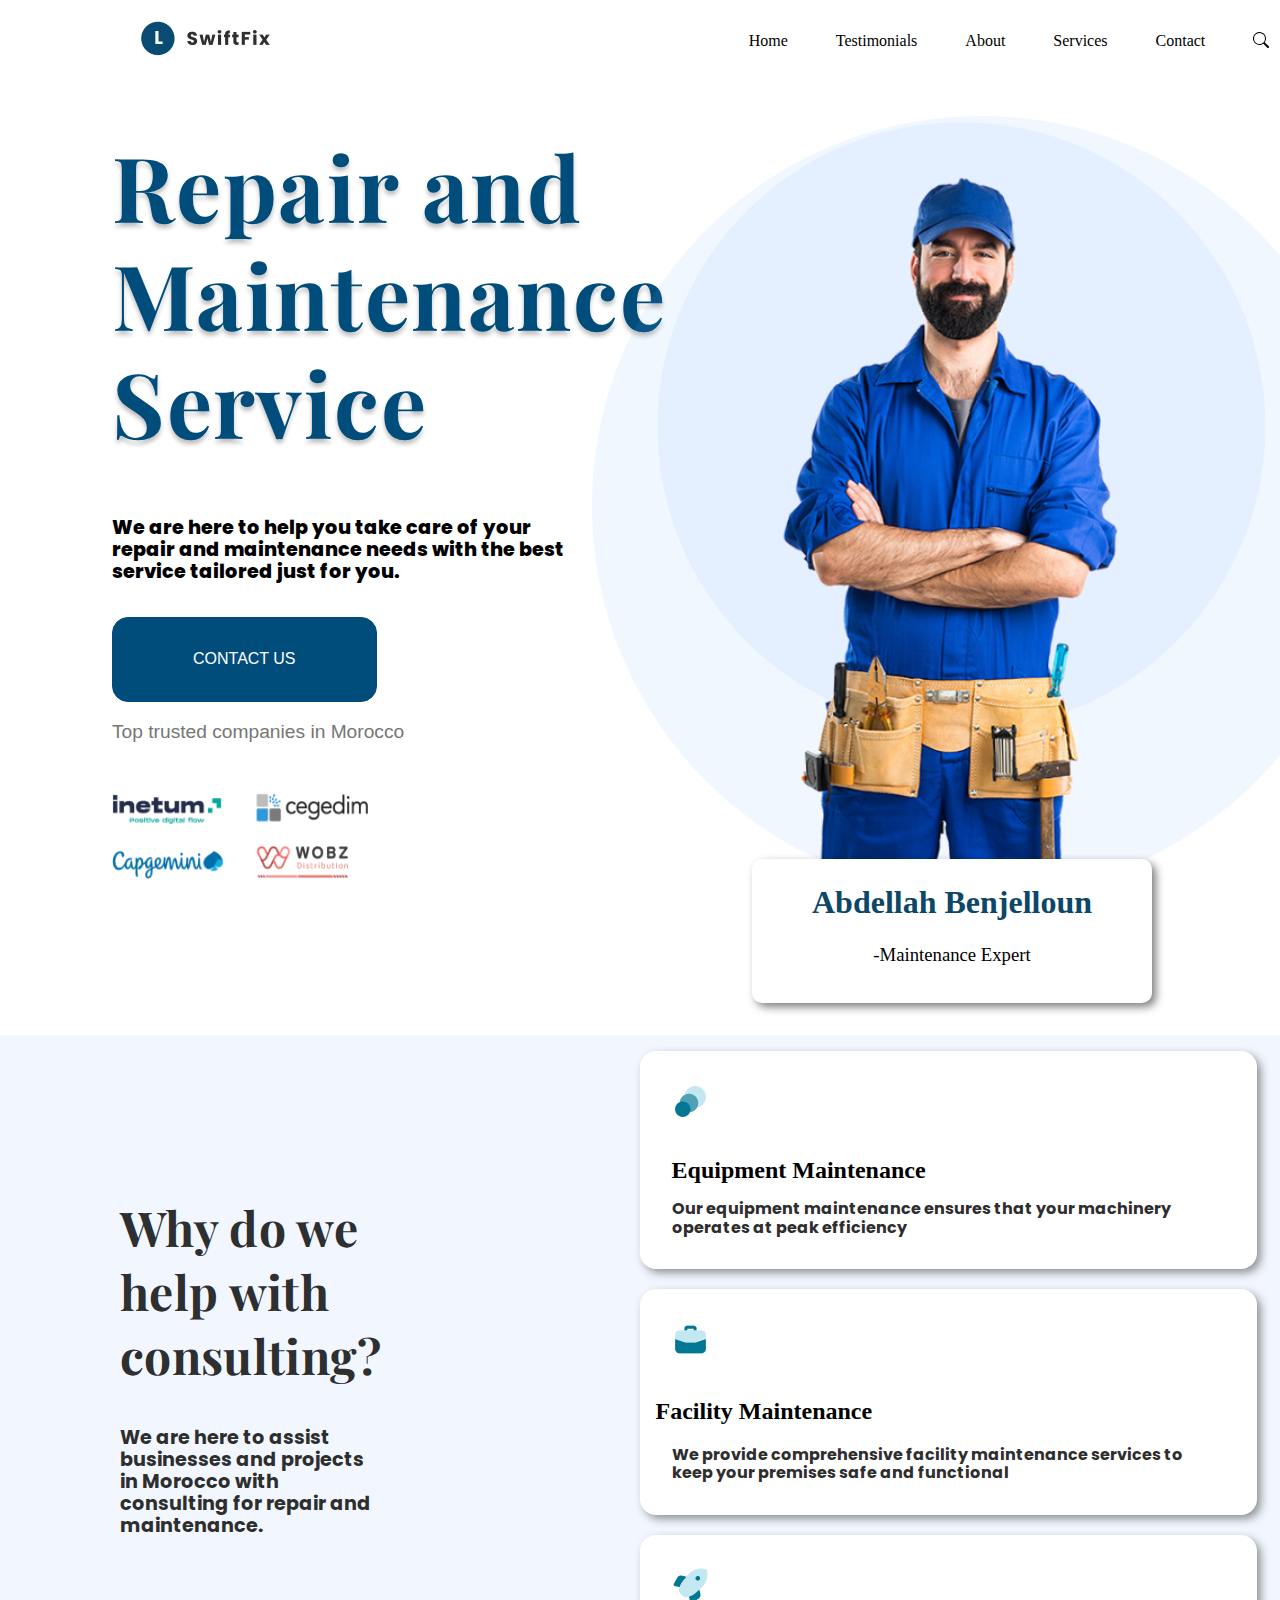
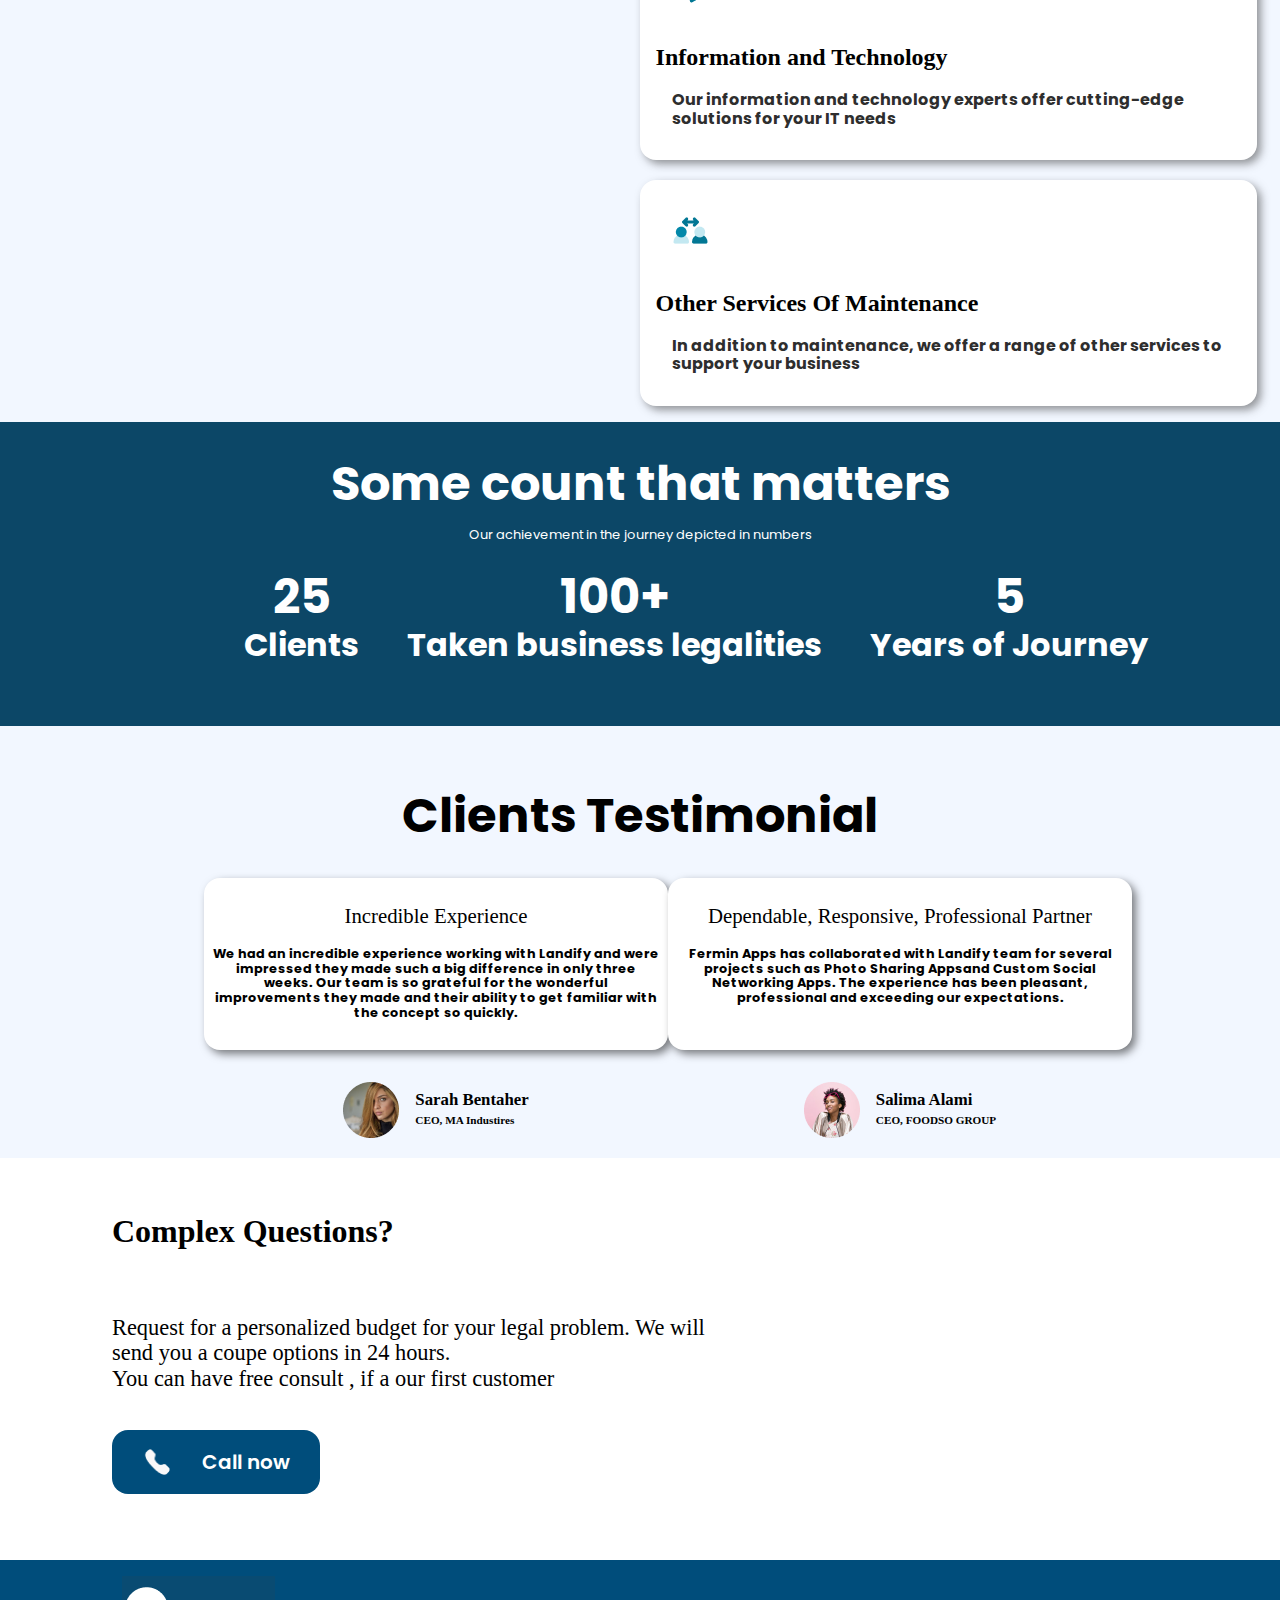
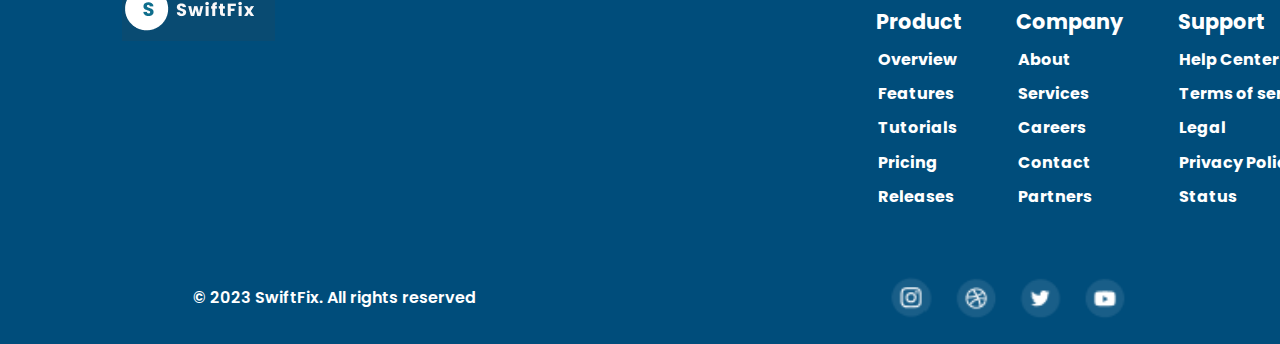
==== commit aba4f376: "finished all pages" ====
--- a/index.html
+++ b/index.html
@@ -36,7 +36,7 @@
                         <a class="nav-link" href="servers.html">Services</a>
                     </li>
                     <li class="nav-item">
-                        <a class="nav-link" href="#">Contact</a>
+                        <a class="nav-link" href="contact.html">Contact</a>
                     </li>
                     <li class="nav-item">
                         <span>
--- a/css/style.css
+++ b/css/style.css
@@ -500,6 +500,11 @@
     margin-top: 2rem;
     height: 6rem;
     width: 16rem;
+}
+.list_footer > .list{
+    display: flex;
+    flex-direction: column;
+    gap: 1rem;
 }
 .secnd-content{
     background: #F2F7FF;
@@ -710,6 +715,9 @@
     width: 1.78513rem;
     height: 2rem;
 }
+.btncll img:hover{
+    color: #004D7B;
+}
 .btncll:hover{
     background-color: #F2F7FF;
     color: #004D7B;
@@ -732,7 +740,6 @@
     padding-left: 2.4rem;
     padding-top: 1rem;
     font-size: 1.3rem;
-    text-align: center;
 }
 
 .list{
@@ -745,7 +752,7 @@
     justify-content: space-around;
 }
 .footer h2{
-    padding-top: 1rem;
+    padding-top: 1.3rem;
     font-size: 1rem;
     color: #FFF;
     font-weight: 600;
@@ -753,6 +760,7 @@
 }
 
 .footer img{
+    margin-right: 6rem;
     width: 20%;
     height: 20%;
     padding-top: 1.2rem;
@@ -764,7 +772,7 @@
 }
 .section_foter{
     width: 90rem;
-    height: 20rem;
+    height: 24rem;
     background: #004D7B;
     color: #FFF;
 }
@@ -782,6 +790,14 @@
     justify-content: space-around;
     gap: 1rem;
 }
+.content-about{
+    padding: 0 7rem;
+}
+.img-about > img{
+    padding-right: 2rem;
+    height: 29rem;
+    flex-shrink: 0;
+}
 
 .about-content p {
     padding-top: 8rem;
@@ -789,20 +805,77 @@
 }
 
 .content-server{
-    width: 75rem;
-    
+    display: flex;
+    flex-direction: column;
+    align-items: center;
 }
 
 .card-content{
+    flex-wrap: wrap;
+    margin-top: 5rem;
     display: flex;
     justify-content: center;
+    gap: 2rem;
 }
 .card-server{
-   border: #000000 solid;
-   gap: 2rem;
-   align-items: center;
+    padding-top: 2rem;
+    text-align: center;
+    width: 21.25rem;
+    height: 23.875rem;
+    border: #000000 solid;
+    border-radius: 1rem;
+}
+.card-server h2{ 
+    font-size: 2em;
+    margin: 0.67em 0;
 }
 .card-server img{
     width: 40%;
     height: 40%;
 }
+.card-server:hover{
+    background-color: #09679e;
+}
+
+
+.btnserves{
+    margin-top: 4rem;
+}
+
+.section-contactus{
+    display: flex;
+    flex-direction: column;
+    align-items: center;
+    gap: 3rem;
+}
+.title-contact{
+    color: #094B72;
+    text-align: center;
+    font-family: Playfair Display;
+    font-size: 3rem;
+    font-style: normal;
+    font-weight: 700;
+    line-height: 2.25rem;
+}
+.form-list_inputs{
+    display: flex;
+    flex-direction: column;
+    align-items: center;
+    gap: 2rem;
+}
+.all-inputs{
+    display: flex;
+    flex-direction: column;
+    gap: 1rem;
+    width: 40rem;
+}
+.all-inputs > input{
+    font-size: 2rem;
+    border: 1px solid #000;
+    background: #FFF;
+    box-shadow: 0px 1px 4px 0px rgba(0, 0, 0, 0.25);
+}
+.all-inputs label{
+    font-size: 2rem;
+}
+
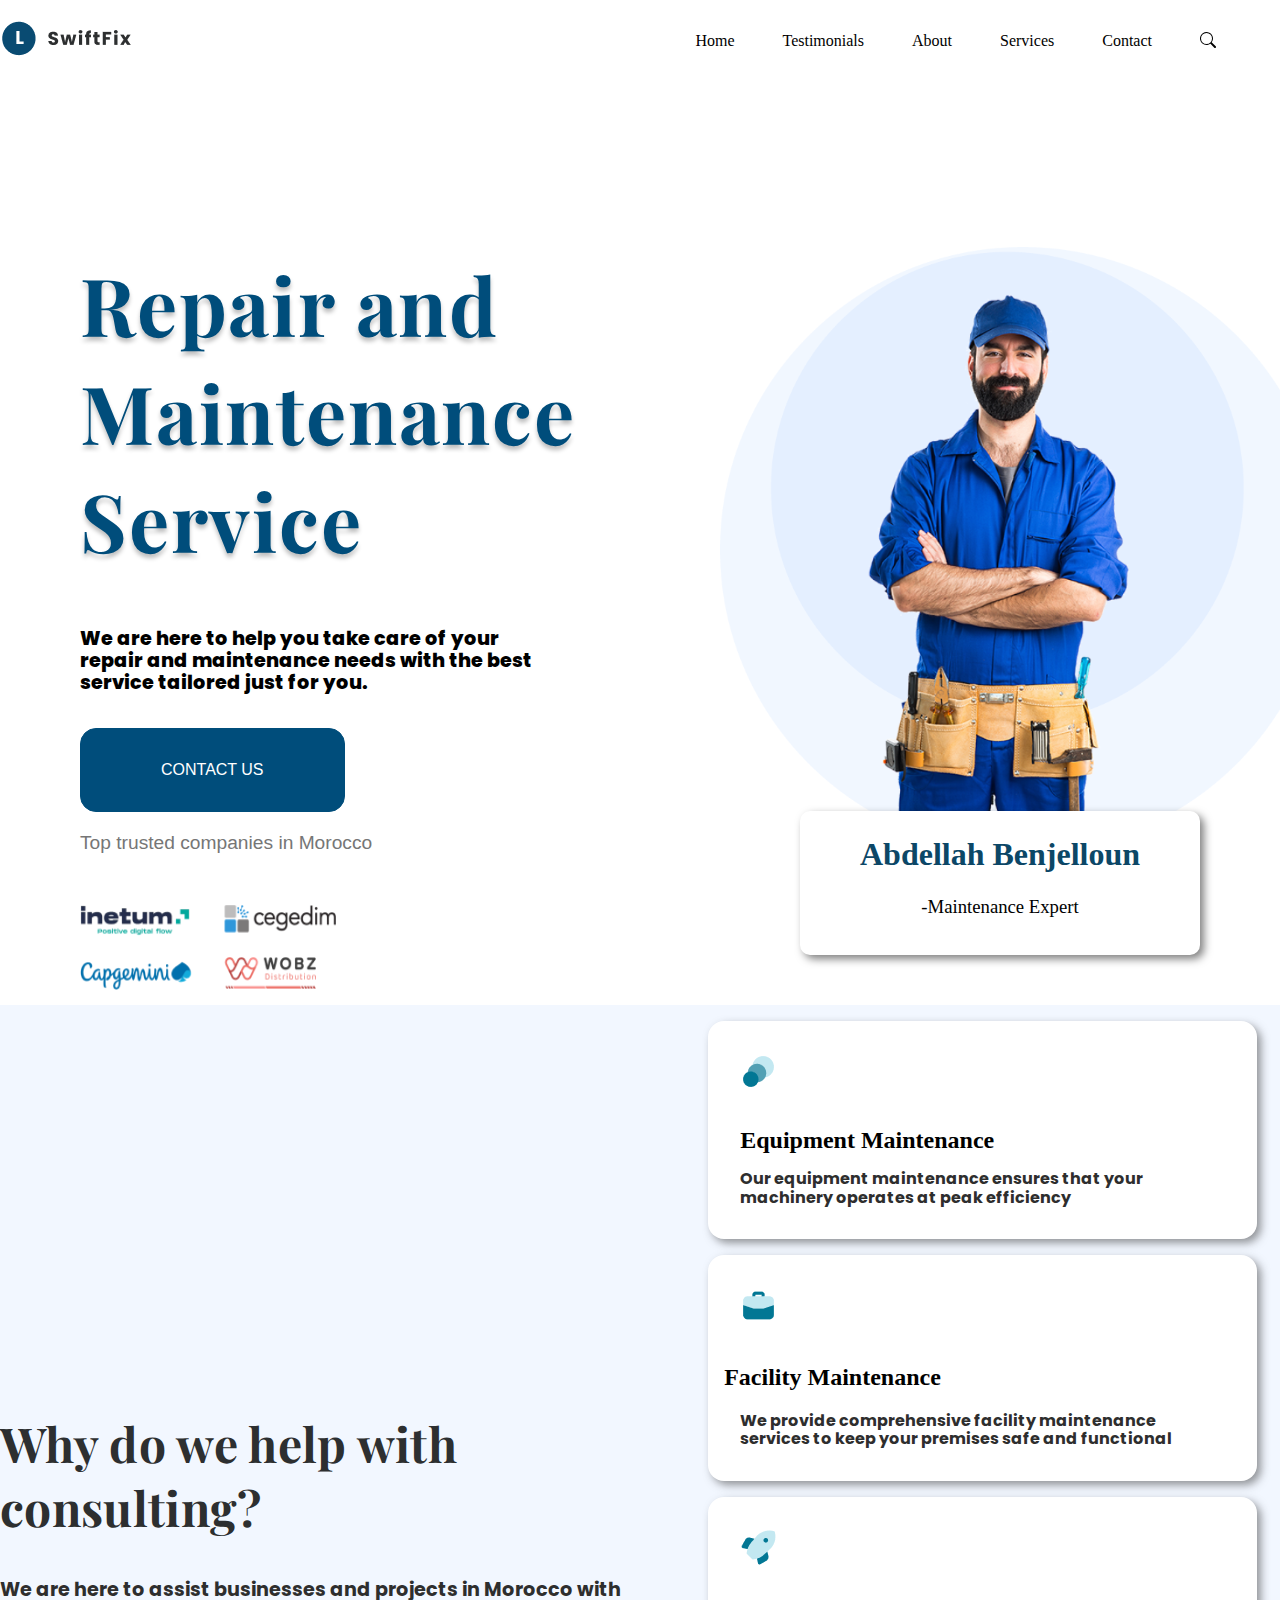
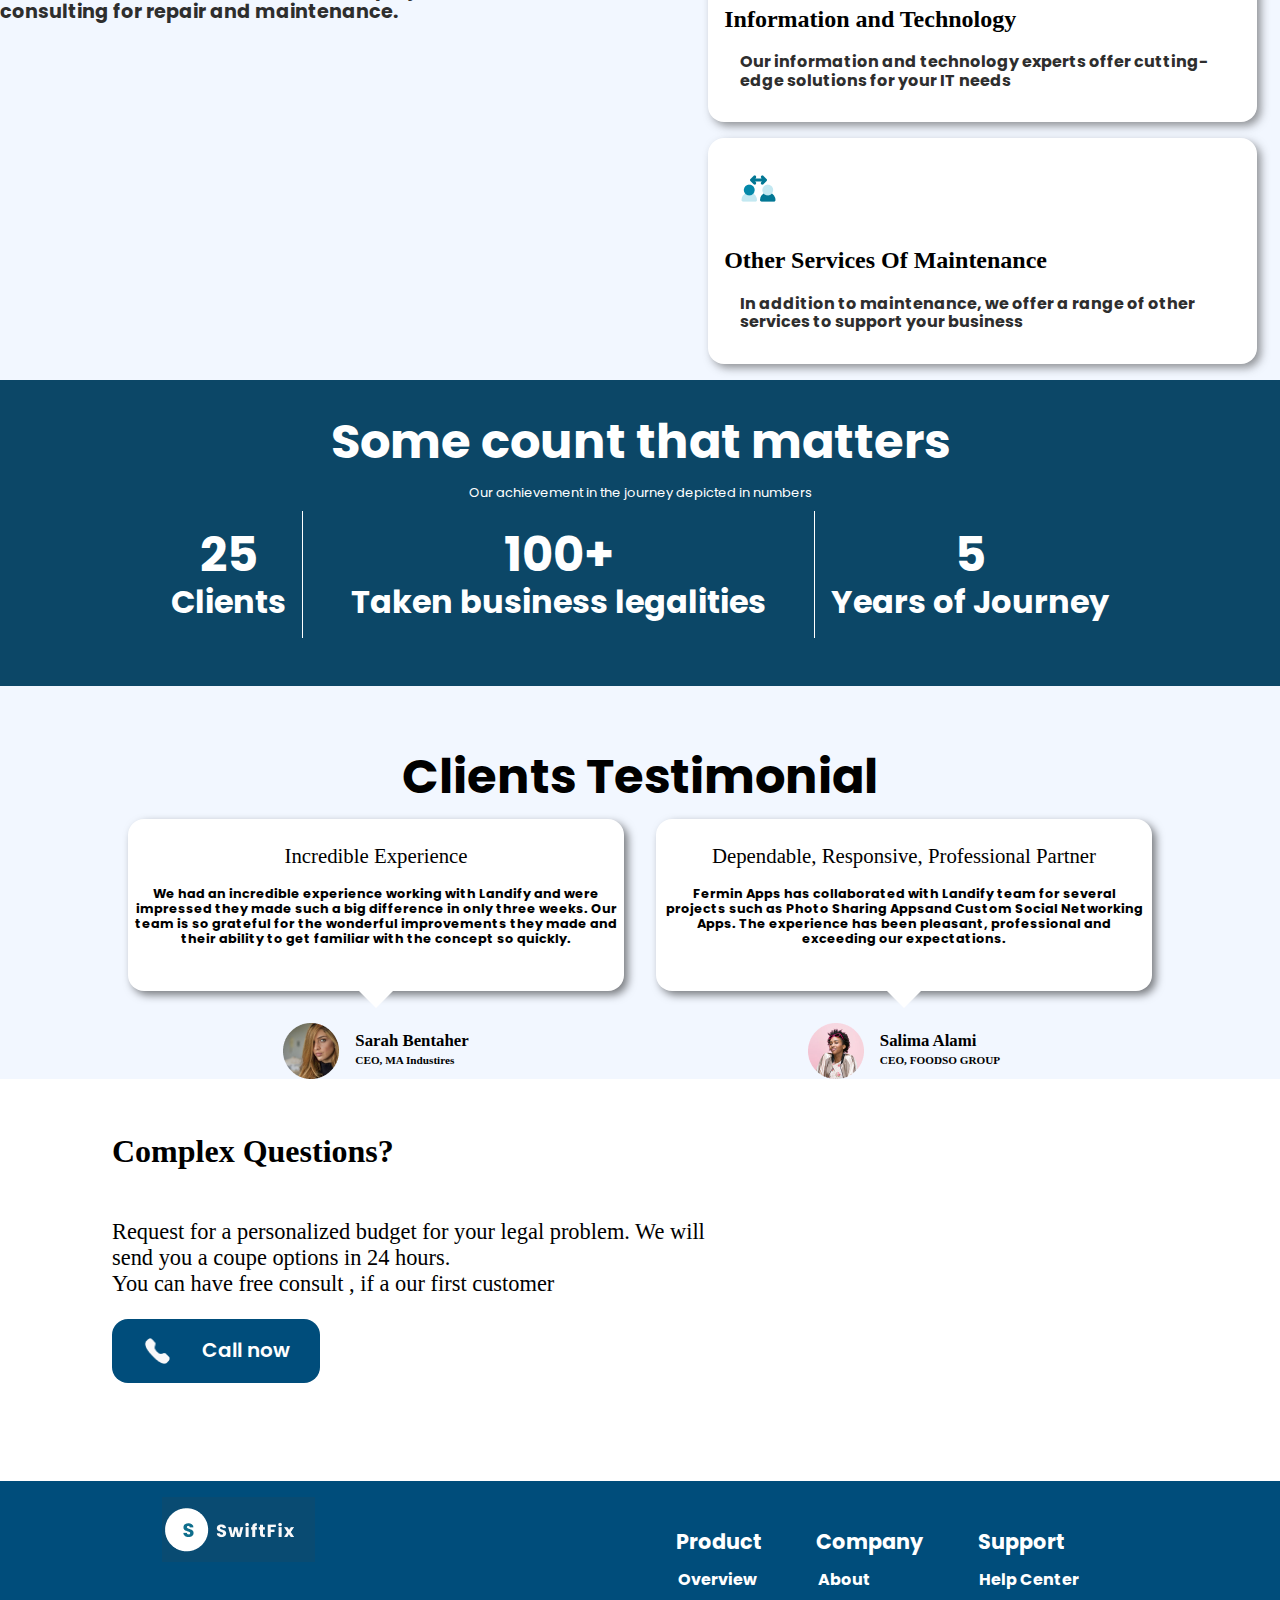
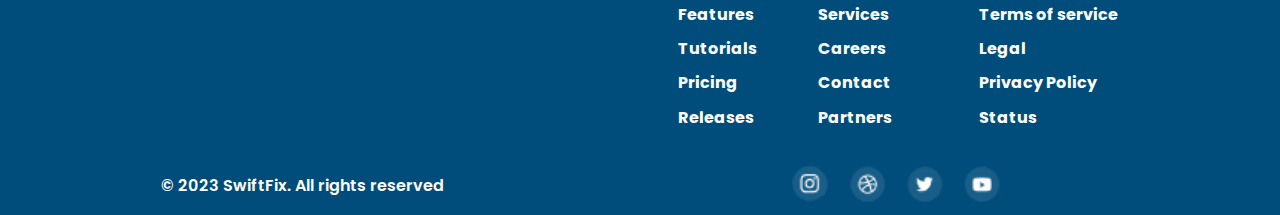
==== commit a2ec1d71: "add responsive and edit nav bar form mobil" ====
--- a/index.html
+++ b/index.html
@@ -15,87 +15,122 @@
     <link href="https://fonts.googleapis.com/css2?family=Playfair+Display&display=swap" rel="stylesheet">
     <title>Home</title>
 </head>
-<header>
-    <div class="header">
-        <nav class="navbar">
-            <span>
-                <img  href="index.html" src="images/Capture.PNG" alt="">
-            </span>
-            <div class="navbar-collapse">
-                <ul class="navbar-nav ">
-                    <li class="nav-item">
-                        <a class="nav-link" href="index.html">Home</a>
-                    </li>
-                    <li class="nav-item">
-                        <a class="nav-link" href="#">Testimonials</a>
-                    </li>
-                    <li class="nav-item">
-                        <a class="nav-link" href="about.html">About</a>
-                    </li>
-                    <li class="nav-item">
-                        <a class="nav-link" href="servers.html">Services</a>
-                    </li>
-                    <li class="nav-item">
-                        <a class="nav-link" href="contact.html">Contact</a>
-                    </li>
-                    <li class="nav-item">
-                        <span>
-                            <img  href="" src="images/search.svg" alt="">
-                        </span>
-                    </li>
-                </ul>
-            </div>          
-        </nav>
+<body>
+    <header>
+        <div class="header">
+            <nav class="navbar">
+                <div class="logosanfinixlogo">
+                    <span>
+                        <img src="images/Capture.PNG" alt="sanfinixlogo">
+                    </span>
+                </div>
+                <div class="navbar-collapse">
+                    <ul class="navbar-nav ">
+                        <li class="nav-item">
+                            <a class="nav-link" href="index.html">Home</a>
+                        </li>
+                        <li class="nav-item">
+                            <a class="nav-link" href="#">Testimonials</a>
+                        </li>
+                        <li class="nav-item">
+                            <a class="nav-link" href="about.html">About</a>
+                        </li>
+                        <li class="nav-item">
+                            <a class="nav-link" href="servers.html">Services</a>
+                        </li>
+                        <li class="nav-item">
+                            <a class="nav-link"  href="contact.html">Contact</a>
+                        </li>
+                        <li class="nav-item">
+                            <span>
+                                <img src="images/search.svg" alt="search">
+                            </span>
+                        </li>
+                    </ul>
+                    <div class="icons-list-sersh">
+                           <button class="burger-list" onclick="showdropdownlist()"><img src="images/list.svg" alt="list"></button>
+                    </div>
+                </div>          
+            </nav>
+        </div>
+    </header>
+    <div class="navmobile" >
+        <ul class="navbar-nav-mobile">
+            <li class="nav-item-mobile">
+                <a class="nav-link" href="index.html">Home</a>
+            </li>
+            <li class="nav-item-mobile">
+                <a class="nav-link" href="#">Testimonials</a>
+            </li>
+            <li class="nav-item-mobile">
+                <a class="nav-link" href="#">About</a>
+            </li>
+            <li class="nav-item-mobile">
+                <a class="nav-link" href="servers.html">Services</a>
+            </li>
+            <li class="nav-item-mobile">
+                <a class="nav-link"  href="contact.html">Contact</a>
+            </li>
+            <li class="nav-item-mobile">
+                <span>
+                    <img src="images/search.svg" alt="search">
+                </span>
+            </li>
+        </ul>
     </div>
-</header>
-<body>
     <main>
-        <section class="first-content">
+        <section>
+           <div class="first-content">
             <div class="content">
                 <h1>Repair and Maintenance Service</h1>
                 <p>We are here to help you take care of your repair and maintenance needs with the best service tailored just for you.</p>
                 <a href="contact.html">Contact Us</a>
                 <div class="content1">
                     <p>Top trusted companies in Morocco</p>
-                    <img src="images/Group 25.png" alt="">
+                    <img src="images/Group-25.png" alt="cgdm">
                 </div>
             </div>
             <div class="content">
-                    <img src="images/Hero Image.png" alt="">
+                    <img src="images/Hero-Image.png" alt="Abdellah Benjelloun img">
                 <div class="divender-image">
                     <h2>Abdellah Benjelloun</h2> 
                     <h3>-Maintenance Expert</h3>        
                 </div>
             </div>
-        </section>
+           </div>
+        </section>
+        <section class="secnd-content">
+            <div class="prodiv">
+                <div class="secnd-content1">
+                    <h2>Why do we help with consulting?</h2>
+                    <p>We are here to assist businesses and projects in Morocco with  consulting for repair and  maintenance.</p>
+                </div>
+                <div class="secnd-content3">
+                    <div class="content3-1">
+                        <img src="images/Circle-Layer.png" alt="Equipment-Maintenance">
+                        <h1>Equipment  Maintenance</h1>
+                        <p>Our equipment maintenance  ensures that your machinery operates at peak  efficiency</p>
+                    </div>
+                    <div class="content3-1">
+                        <img src="images/Bag.png" alt="Facility Maintenance">
+                        <h2>Facility Maintenance</h2>
+                        <p>We provide comprehensive facility maintenance services to keep your premises safe and functional</p>
+                    </div>
+                    <div class="content3-1">
+                        <img src="images/Rocket.png" alt="Information-and-Technology">
+                        <h2>Information and Technology</h2>
+                        <p>Our information and technology experts offer cutting-edge solutions for your IT needs</p>
+                    </div>
+                    <div class="content3-1">
+                        <img src="images/User-Arrows.png" alt="Other-Services-Of-Maintenance">
+                        <h2>Other Services Of Maintenance</h2>
+                        <p>In addition to maintenance, we offer a range of other services to support your business</p>
+                    </div>
+                </div>
 
-        <section class="secnd-content">
-            <div class="secnd-content1">
-                <h2>Why do we help with consulting?</h2>
-                <p>We are here to assist businesses and projects in Morocco with  consulting for repair and  maintenance.</p>
-            </div>
-            <div class="secnd-content3">
-                <div class="content3-1">
-                    <img src="images/Circle Layer.png" alt="">
-                    <h1>Equipment  Maintenance</h1>
-                    <p>Our equipment maintenance  ensures that your machinery operates at peak  efficiency</p>
-                </div>
-                <div class="content3-1">
-                    <img src="images/Bag.png" alt="">
-                    <h2>Facility Maintenance</h2>
-                    <p>We provide comprehensive facility maintenance services to keep your premises safe and functional</p>
-                </div>
-                <div class="content3-1">
-                    <img src="images/Rocket.png" alt="">
-                    <h2>Information and Technology</h2>
-                    <p>Our information and technology experts offer cutting-edge solutions for your IT needs</p>
-                </div>
-                <div class="content3-1">
-                    <img src="images/User Arrows.png" alt="">
-                    <h2>Other Services Of Maintenance</h2>
-                    <p>In addition to maintenance, we offer a range of other services to support your business</p>
-                </div>
-            </div>
+
+            </div>
+            
         </section>
         <section class="trt-content">
             <div class="count-matters">
@@ -103,9 +138,9 @@
                 <p>Our achievement in the journey depicted in numbers</p>
             </div>
             <div class="business-Clients">
-                <div><h2>25</h2><p>Clients</p></div>
-                <div><h2>100+</h2><p>Taken business legalities</p></div>
-                <div><h2>5</h2><p>Years of Journey</p></div>
+                <div class="cl"><h2>25</h2><p>Clients</p></div>
+                <div class="cl"><h2>100+</h2><p>Taken business legalities</p></div>
+                <div class="cl"><h2>5</h2><p>Years of Journey</p></div>
             </div>
         </section>
 
@@ -123,7 +158,7 @@
                         </p>
                     </div>
                     <div class="Clients-contimg">
-                        <img src="images/Photo2.png" alt="">
+                        <img src="images/Photo2.png" alt="Clienone">
                        <article class="article-contimg">
                         <h2>Sarah Bentaher</h2>
                         <p>CEO, MA Industires</p>
@@ -139,7 +174,7 @@
                         </p>
                     </div>
                     <div class="Clients-contimg">
-                        <img src="images/Photo.png" alt="">
+                        <img src="images/Photo.png" alt="Clienonetow">
                        <article class="article-contimg">
                         <h2>Salima Alami</h2>
                         <p>CEO, FOODSO GROUP</p>   
@@ -152,7 +187,7 @@
             <div class="Questions-call">
                 <h2>Complex Questions?</h2>
                 <p>Request for a personalized budget for your legal problem. We will<br> send you a coupe options in 24 hours.<br> You can have free consult , if a our first customer</p>
-                <a  href="" class="btncll"> <img src="images/Call.png" alt="">Call now</a>
+                <a  href="" class="btncll"> <img src="images/Call.png" alt="callicon">Call now</a>
             </div>
         </section>
     </main>
@@ -160,18 +195,18 @@
      <section class="section_foter">
          <div class="form-list">
             <div>
-                <img src="images/sanfinixlogo.PNG" alt="">
+                <img src="images/sanfinixlogo.PNG" alt="sanfinixlogo">
             </div>
             <div class="list_flex">
                 <div class="contet-list"> 
                     <h2>Product</h2>
                     <div  class="list_footer" >
                         <ul class="list">
-                            <li>Overview</li>
-                            <li>Features</li>
-                            <li>Tutorials</li>
-                            <li>Pricing</li>
-                            <li>Releases</li>
+                            <li><a href="">Overview</a></li>
+                            <li><a href="">Features</a></li>
+                            <li><a href="">Tutorials</a></li>
+                            <li><a href="">Pricing</a></li>
+                            <li><a href="">Releases</a></li>
                         </ul>
                     </div>
                 </div>
@@ -179,11 +214,11 @@
                     <h2>Company</h2>
                     <div  class="list_footer" >
                         <ul class="list">
-                            <li>About</li>
-                            <li>Services</li>
-                            <li>Careers</li>
-                            <li>Contact</li>
-                            <li>Partners</li>
+                            <li> <a href="">About</a></li>
+                            <li> <a href="">Services</a></li>
+                            <li> <a href="">Careers</a></li>
+                            <li> <a href="">Contact</a></li>
+                            <li> <a href="">Partners</a></li>
                         </ul>
                     </div>
                 </div>
@@ -191,11 +226,11 @@
                     <h2>Support</h2>
                     <div class="list_footer">
                         <ul class="list">
-                            <li>Help Center</li>
-                            <li>Terms of service</li>
-                            <li>Legal</li>
-                            <li>Privacy Policy</li>
-                            <li>Status</li>
+                            <li> <a href="">Help Center</a></li>
+                            <li> <a href="">Terms of service</a></li>
+                            <li> <a href="">Legal</a></li>
+                            <li> <a href="">Privacy Policy</a></li>
+                            <li> <a href="">Status</a></li>
                         </ul>
                     </div>
                 </div> 
@@ -203,9 +238,10 @@
          </div>
          <div class="footer">
              <h2>© 2023 SwiftFix. All rights reserved</h2>
-             <img src="images/ing-fb-x.PNG" alt="">
+             <img src="images/ing-fb-x.PNG" alt="socialmidiabar">
          </div>
      </section>
     </footer>
+    <script src="js/main.js"></script>
 </body>
 </html>--- a/css/style.css
+++ b/css/style.css
@@ -350,14 +350,12 @@
 
 
 
-*{ 
+*{  
     box-sizing: border-box;
 }
 
 main{
-    max-width: 1440px;
-    margin-right: auto;
-    margin-left: auto;
+   
 } 
 
 .navbar img {
@@ -367,18 +365,13 @@
 }
 .navbar{
     display: flex;
-    justify-content: center;
+    justify-content: space-between;
     align-items: center;
-    max-width: 1440px;
-    min-width: 1440px;
-    margin-right: auto;
-    margin-left: auto;
 }
 .navbar-nav{
     list-style-type: none;
     display: flex;
     flex-direction: row;
-    margin-left: 26rem;
 }
 .navbar .navbar-nav {
     display: flex;
@@ -389,6 +382,11 @@
     padding: 1rem;
     font-family: 'Poppins', sans-serif;
 }
+.navbar-collapse{
+    padding-right: 2rem;
+    display: flex;
+    align-items: center;
+}
 
 .navbar a {
     text-decoration: none;
@@ -403,16 +401,16 @@
     color: #004D7B;
 }
 .first-content {
-    max-width: 1440px;
-    margin-right: auto;
-    margin-left: auto;
-    display: flex;
-    margin: 7rem;
+    display: flex;
+    justify-content: space-around;
+    margin-top: 7rem;
+    align-content: space-around;
+    align-items: center;
 }
 
 .first-content .content img {
     margin-top: -5rem;
-    width: 45rem;
+    width: 35rem;
     
 }
 .first-content .content{
@@ -420,10 +418,9 @@
 }
 .first-content .content > h1{
     color: #004D7B;
-    margin-top: -4rem;
     text-shadow: 0px 4px 4px rgba(0, 0, 0, 0.25);
     font-family: Playfair Display;
-    font-size: 5.625rem;
+    font-size: 5rem;
     font-style: normal;
     font-weight: 700;
     line-height: 6.75rem;
@@ -469,7 +466,7 @@
     text-align: center;
     width: 25rem;
     height: 9rem;
-    margin-left: 10rem;
+    margin-left: 5rem;
     box-shadow: 4px 4px 8px rgba(0, 0, 0, 0.5);
     margin-top: -4rem;
     border-radius: 0.625rem;
@@ -506,14 +503,24 @@
     flex-direction: column;
     gap: 1rem;
 }
+.list a {
+    color: #FFF;
+    text-decoration: none;
+}
+
+.prodiv{
+    display: flex;
+    flex-direction: row;
+    align-items: center;
+    gap: 3rem;
+    
+}
+
 .secnd-content{
     background: #F2F7FF;
-    display: flex;
-    gap: 8rem;
-    max-width: 1440px;
 }
 .secnd-content1{
-    margin: 120px;
+    margin-top: 3rem;
     height: 18.1875rem;
 }
 .secnd-content1  h2{
@@ -534,12 +541,12 @@
     font-weight: 700;
 }
 .secnd-content3{
-        margin-top: 1rem;
-    margin-bottom: 1rem;
-    margin-left: 10px;
+    padding-top: 1rem;
+    padding-bottom: 1rem;
+    padding-left: 1rem;
     display: flex;
     flex-wrap: wrap;
-    gap: 20px;
+    gap: 1rem;
 }
 
 
@@ -547,8 +554,7 @@
 .content3-1{
     margin-right: 23px;
     flex: 1;
-    min-width: 300px;
-    flex-grow: 1;
+    width: 12rem;
     flex-basis: 300px;
     background: #FFF;
     box-shadow: 4px 4px 8px rgba(49, 49, 49, 0.5);
@@ -569,7 +575,7 @@
 }
 .trt-content {
     background: #0c4767;
-    height: 19rem;
+    padding-bottom: 3rem;
 }
 
 .count-matters{
@@ -592,10 +598,18 @@
     display: flex;
     text-align: center;
     justify-content: center;
+    flex-wrap: wrap;
     gap: 3rem;
     color: #FFF;
     line-height: 0.5rem;
-    padding-left: 7rem;
+}
+.cl:first-child{
+    border-right: white solid 1px;
+    padding-right: 1rem;    
+}
+.cl:nth-child(3){
+    border-left: white solid 1px;
+    padding-left: 1rem;
 }
 .Clients_riveiw {
     background: #F2F7FF;
@@ -618,10 +632,10 @@
 
 }
 .Clients_riveiw  .Clients_contener{
-    margin-left: 11.5rem;
-    margin-right: 11.5rem;
-    display: flex;
-    padding: 20px;
+    padding-left: 10%;
+    padding-right: 10%;
+    display: flex;
+    gap: 2rem;
 }
 .Clients-cards{
     justify-content: center;
@@ -633,13 +647,24 @@
     
 }
 .Clients-articl{
+    position: relative;
     padding: 0.4rem;
     margin-top: 0.9rem;
-    width: 29rem;
     height: 10.75rem;
     border-radius: 1rem;
     background: #FFF;
     box-shadow: 4px 4px 8px rgba(0, 0, 0, 0.5);
+}
+.Clients-articl::after {
+    position: absolute;
+    content: "";
+    display: inline-block;
+    height: 1.5rem;
+    width: 1.5rem;
+    background-color: white;
+    bottom: -0.75rem;
+    right: 50%;
+    transform: translateX(50%) rotate(45deg);
 }
 .Clients-articl h2{
     text-align: center;
@@ -678,11 +703,9 @@
     margin-left: 7rem;
     margin-top: 7rem;
     background: #ffffff;
-    width: 82rem;
     height: 23.375rem;
 }
 .Questions-call{
-    gap: 1rem;
     display: flex;
     flex-direction: column;
     margin-top: -5.23rem;
@@ -729,7 +752,6 @@
     display: flex;
     flex-direction: row;
     justify-content: space-around;
-    gap: 20rem;
 }
 .contet-list{
     font-family: Poppins;
@@ -747,7 +769,6 @@
 }
 
 .footer{
-    padding-top: 2rem;
     display: flex;
     justify-content: space-around;
 }
@@ -771,13 +792,13 @@
     gap: 1rem;
 }
 .section_foter{
-    width: 90rem;
-    height: 24rem;
     background: #004D7B;
     color: #FFF;
 }
 .list{
     list-style: none;
+}
+.aboutus-main{
 }
 .aboutusfirtdiv{
     text-align: center;
@@ -788,10 +809,14 @@
 .about-content{
     display: flex;
     justify-content: space-around;
+    flex-wrap: wrap-reverse;
     gap: 1rem;
 }
+
 .content-about{
-    padding: 0 7rem;
+    flex-basis: 400px;
+
+
 }
 .img-about > img{
     padding-right: 2rem;
@@ -800,7 +825,6 @@
 }
 
 .about-content p {
-    padding-top: 8rem;
     font-size: 1.6rem;
 }
 
@@ -871,11 +895,200 @@
 }
 .all-inputs > input{
     font-size: 2rem;
-    border: 1px solid #000;
     background: #FFF;
     box-shadow: 0px 1px 4px 0px rgba(0, 0, 0, 0.25);
 }
 .all-inputs label{
     font-size: 2rem;
 }
-
+.burger-list{
+    display: none;
+    
+}
+
+/* validation form */
+small{
+    visibility: hidden;
+}
+
+.navmobile > ul > li{
+    list-style: none;
+    padding-top: 1rem;
+}
+.navmobile > ul > li > a{
+    text-decoration: none;
+    color: #FFF;
+    font-size: 2rem;
+    font-weight: 600;
+    font-family: Poppins;
+}
+.nav-item-mobile img{
+    color: #FFF;
+}
+.navmobile.is-active{
+    left: 0;
+    transition: .2s linear;
+}
+
+.navmobile{
+    left: 100%;
+    position: fixed;
+    background: #09679e;
+    display: flex;
+    align-items: center;
+    justify-content: center;
+    text-align: center;
+    width: 100%;
+    min-height: 100vh;
+    z-index: 99;
+
+}
+
+
+
+@media (max-width: 1024px){
+    html{
+        font-size: 15px;
+    }
+    .navbar{
+        justify-content: space-around;
+    }
+    .content-about{
+        flex-basis: 600px;
+    }
+    .form-list{
+        flex-direction: column;
+        align-items: center;
+    }
+    .footer{
+        padding: 0;
+
+    }
+    .content-about p {
+        font-size: 2rem;
+        text-align: justify;
+    }
+    .footer h2{
+        padding: 0;
+    }
+    .footer img{
+        padding: 0;
+
+    }
+    .Clients_riveiw .Clients_contener {
+        flex-direction: column;
+    }
+    .first-content .content img {
+        display: none;
+    }
+    .first-content .content .divender-image{
+        display: none;
+    }
+    .first-content .content{
+        width: auto;
+    }
+    .prodiv{
+        flex-direction: column;
+    }
+    .business-Clients{
+        flex-direction: column;
+    }
+    .cl:first-child{
+        border: none;    
+        padding: 0;    
+    }
+    .cl:nth-child(3) {
+        border: none;
+        padding: 0;
+    }
+
+
+}
+
+
+@media screen and (max-width:768px)  {
+    html{
+        font-size: 13px;
+    }
+    .form-list{
+        flex-direction: column;
+        align-items: center;
+    }
+    .navbar{
+        justify-content: space-between;
+        padding-right: 2rem;
+    }
+    .footer{
+        flex-direction: column-reverse;
+        align-items: center;
+        padding-top: 2rem;
+    }
+    .content-about p {
+        font-size: 2rem;
+        text-align: justify;
+        width: 70%;
+
+    }
+    .footer h2{
+        padding: 0;
+    }
+    .footer img{
+        padding: 0;
+        
+    }
+    .navbar .navbar-nav{
+        display: none;
+    }
+    .burger-list{
+        display: block;
+        cursor: pointer;
+        border: none;
+        background: white;
+    
+}
+
+.icons-list-sersh{
+    display: flex;
+    gap: 1rem;
+}
+.all-inputs > input{
+    font-size: 3rem;
+}
+.list_flex{
+    flex-direction: column;
+    text-align: center;
+
+}
+.btncll{
+    font-size: 1rem;
+}
+.contet-list > h2{
+    font-size: 1rem;
+}
+
+.list_footer > .list > li{
+    font-size: 1rem;
+}
+
+.footer img{
+    width: 40%;
+}
+.footer h2 {
+    font-size: 2rem;
+    text-align: center;
+}
+.content-about{
+    display: flex;
+    flex-direction: column;
+    align-items: center;
+}
+.count-matters > h2{
+    font-size: 2rem;
+}
+}
+@media screen and (max-width:587px) {
+    html{
+        font-size: 9px;
+    }
+    
+}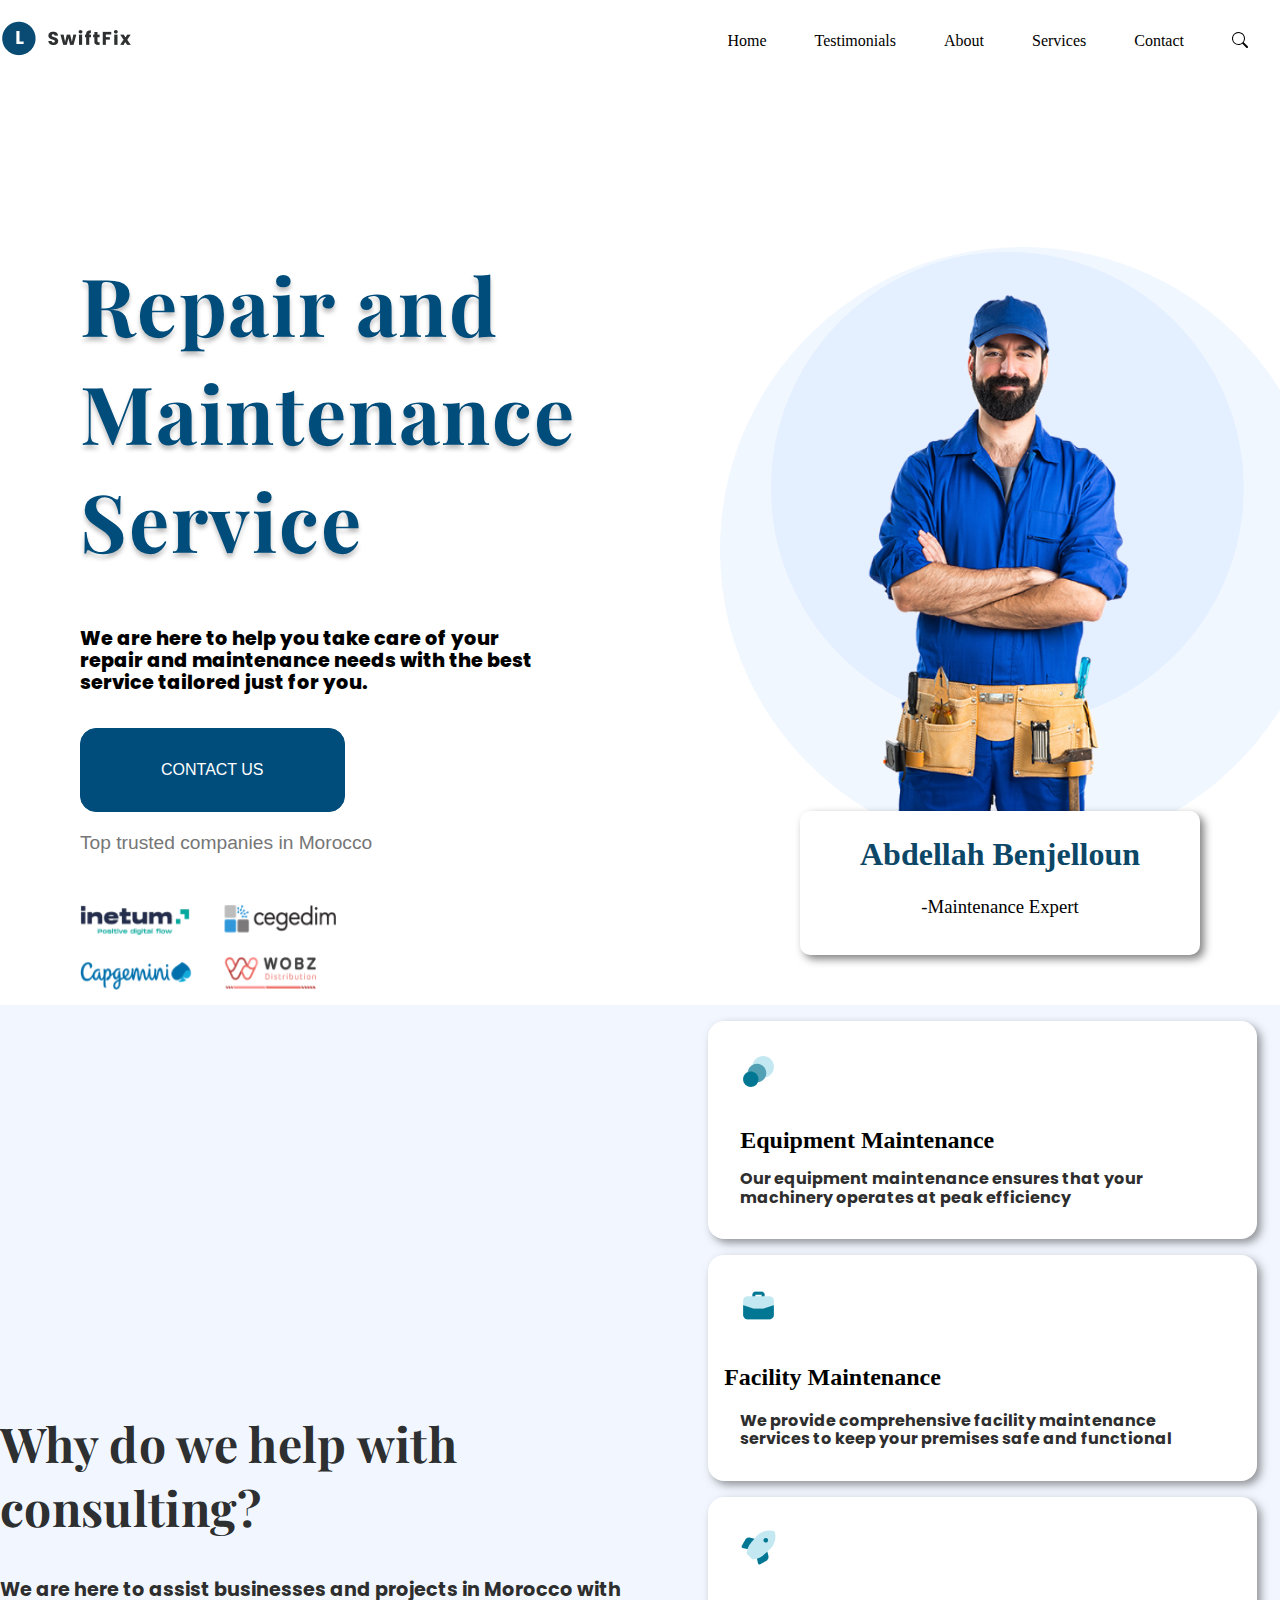
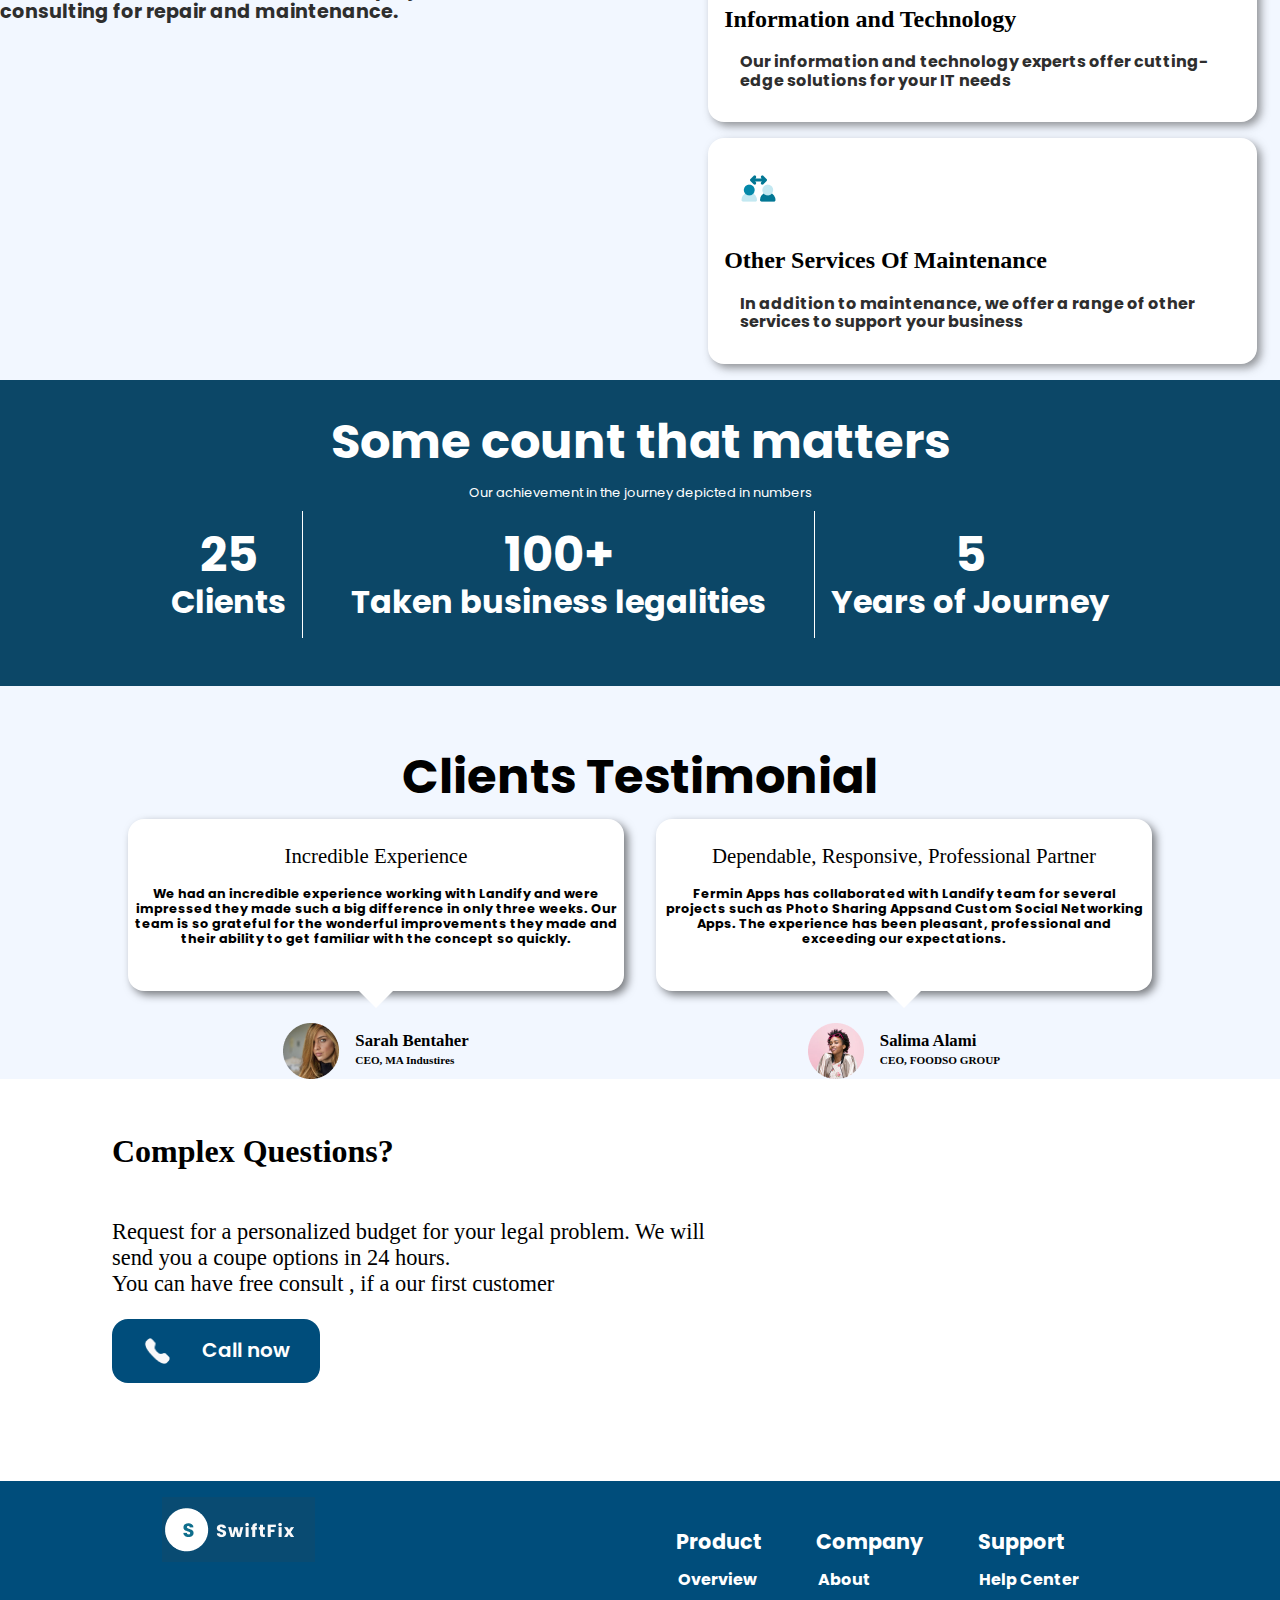
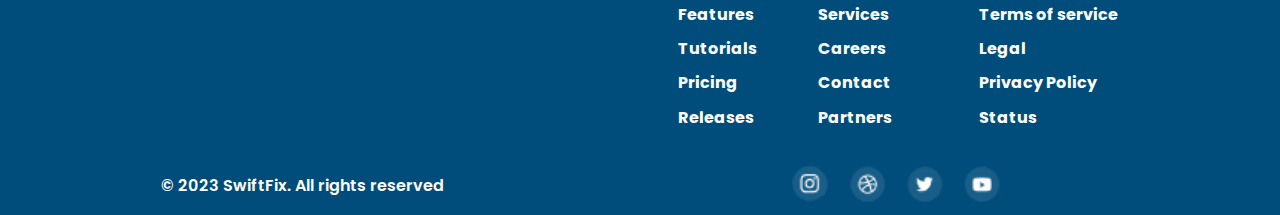
==== commit 477770e1: "create a functio for" ====
--- a/index.html
+++ b/index.html
@@ -63,7 +63,7 @@
                 <a class="nav-link" href="#">Testimonials</a>
             </li>
             <li class="nav-item-mobile">
-                <a class="nav-link" href="#">About</a>
+                <a class="nav-link" href="about.html">About</a>
             </li>
             <li class="nav-item-mobile">
                 <a class="nav-link" href="servers.html">Services</a>
@@ -72,9 +72,14 @@
                 <a class="nav-link"  href="contact.html">Contact</a>
             </li>
             <li class="nav-item-mobile">
-                <span>
-                    <img src="images/search.svg" alt="search">
-                </span>
+                <div class="search-btn">
+                    <div  id="serch-btn" class="serch-svg" onclick="showserchiputs()">
+                        <svg xmlns="http://www.w3.org/2000/svg" width="35" height="35" fill="#fafafa" class="bi bi-search" viewBox="0 0 16 16"> <path d="M11.742 10.344a6.5 6.5 0 1 0-1.397 1.398h-.001c.03.04.062.078.098.115l3.85 3.85a1 1 0 0 0 1.415-1.414l-3.85-3.85a1.007 1.007 0 0 0-.115-.1zM12 6.5a5.5 5.5 0 1 1-11 0 5.5 5.5 0 0 1 11 0z"/></svg>
+                    </div>
+                    <div class="input-search">
+                        <input type="text" id="input-srch" class="serch-input">
+                    </div>
+                </div>
             </li>
         </ul>
     </div>
--- a/css/style.css
+++ b/css/style.css
@@ -383,7 +383,6 @@
     font-family: 'Poppins', sans-serif;
 }
 .navbar-collapse{
-    padding-right: 2rem;
     display: flex;
     align-items: center;
 }
@@ -896,6 +895,7 @@
 .all-inputs > input{
     font-size: 2rem;
     background: #FFF;
+    border: black solid 1px;
     box-shadow: 0px 1px 4px 0px rgba(0, 0, 0, 0.25);
 }
 .all-inputs label{
@@ -907,13 +907,22 @@
 }
 
 /* validation form */
-small{
-    visibility: hidden;
-}
+
+
+
+
+
+
+
+
+
+
+
+
 
 .navmobile > ul > li{
     list-style: none;
-    padding-top: 1rem;
+    padding-top: 3rem;
 }
 .navmobile > ul > li > a{
     text-decoration: none;
@@ -924,6 +933,7 @@
 }
 .nav-item-mobile img{
     color: #FFF;
+    cursor: pointer;
 }
 .navmobile.is-active{
     left: 0;
@@ -942,6 +952,13 @@
     min-height: 100vh;
     z-index: 99;
 
+}
+.input-search{
+    
+    transform: scaleY(1);
+}
+.input-search.is-actives{
+    transform: scaleY(1);
 }
 
 
@@ -1057,13 +1074,14 @@
 .list_flex{
     flex-direction: column;
     text-align: center;
+    padding-right: 4rem;
 
 }
 .btncll{
     font-size: 1rem;
 }
 .contet-list > h2{
-    font-size: 1rem;
+    font-size: 1.5rem;
 }
 
 .list_footer > .list > li{
@@ -1085,7 +1103,32 @@
 .count-matters > h2{
     font-size: 2rem;
 }
-}
+.navbar-nav-mobile{
+    padding-right: 5rem;
+}
+.serch{
+    border: none;
+    background: #09679e;
+    display: flex;
+    flex-direction: column;
+    align-items: center;
+    gap: 2rem;
+}
+.search-btn{
+    display: flex;
+    flex-direction: column;
+    gap: 2rem;
+}
+
+.card-content{
+    flex-direction: column;
+}
+#input-srch{
+    display: none;
+}
+
+}
+
 @media screen and (max-width:587px) {
     html{
         font-size: 9px;
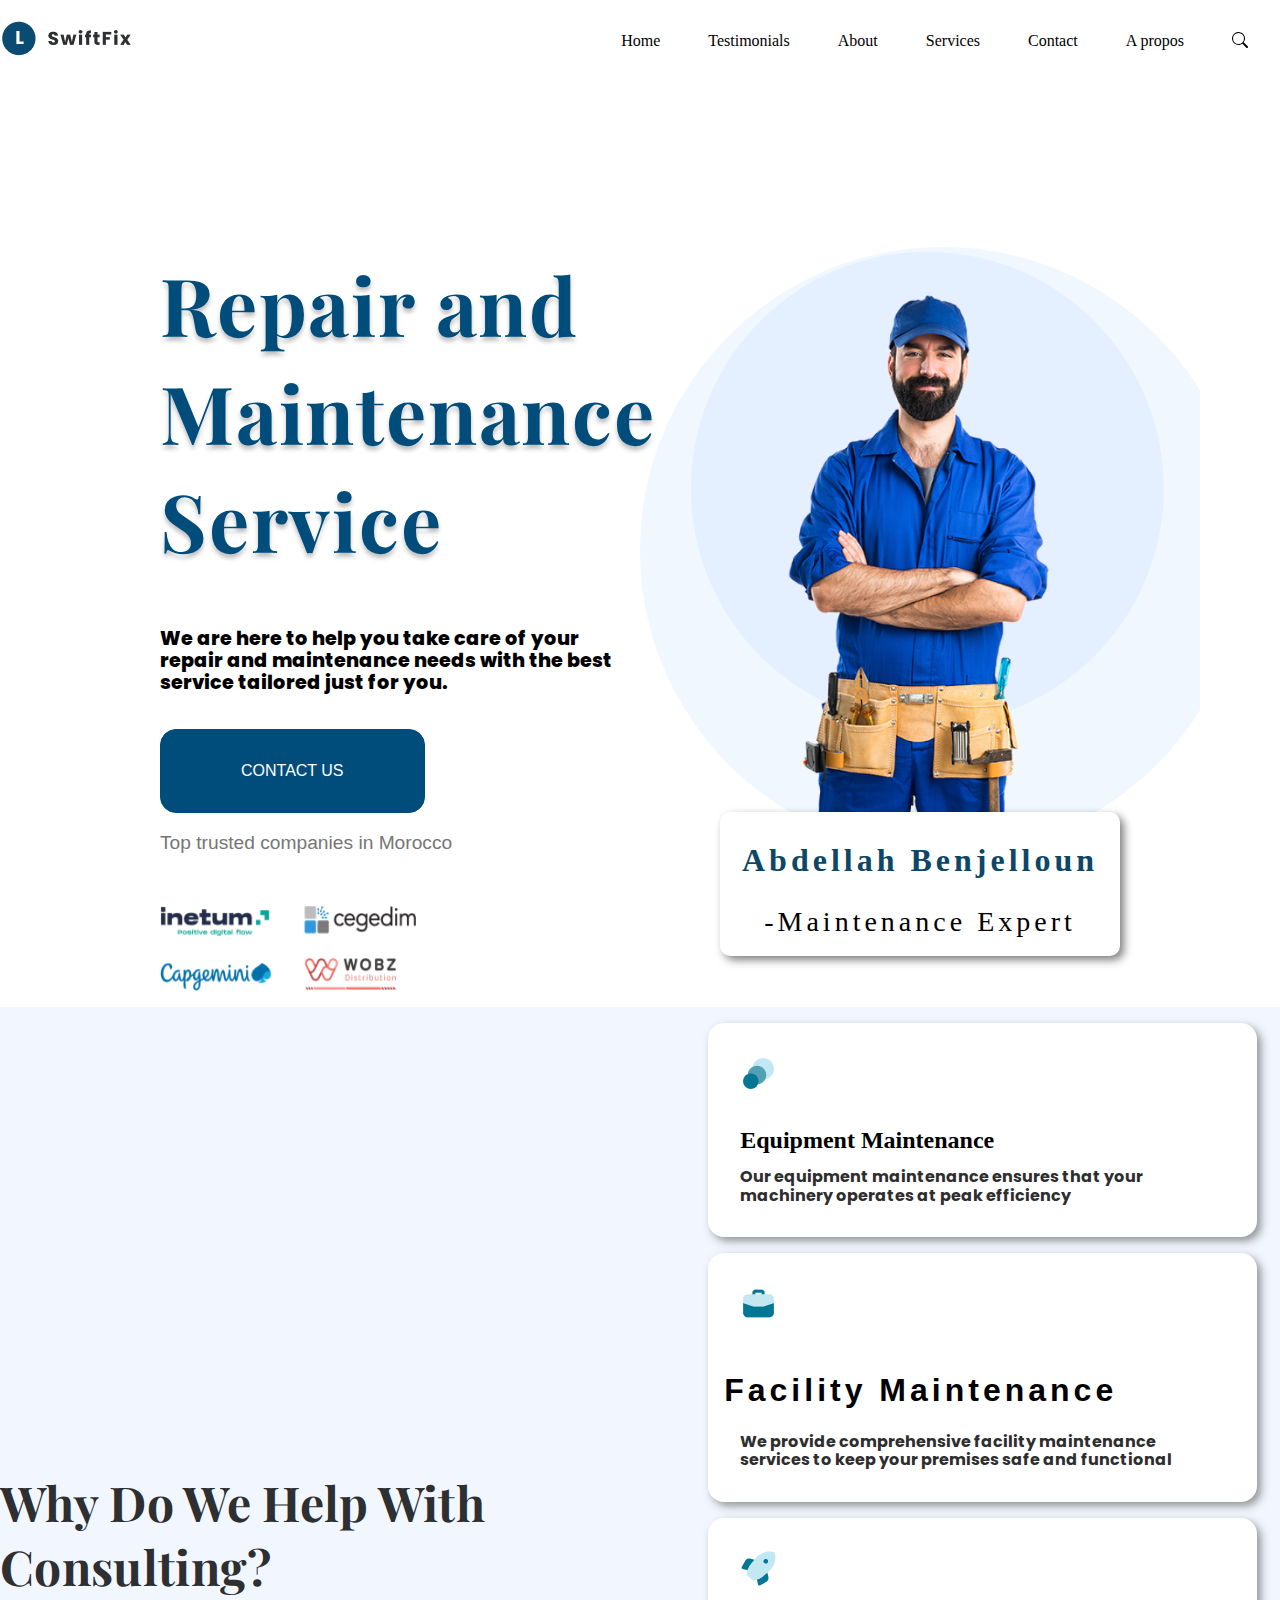
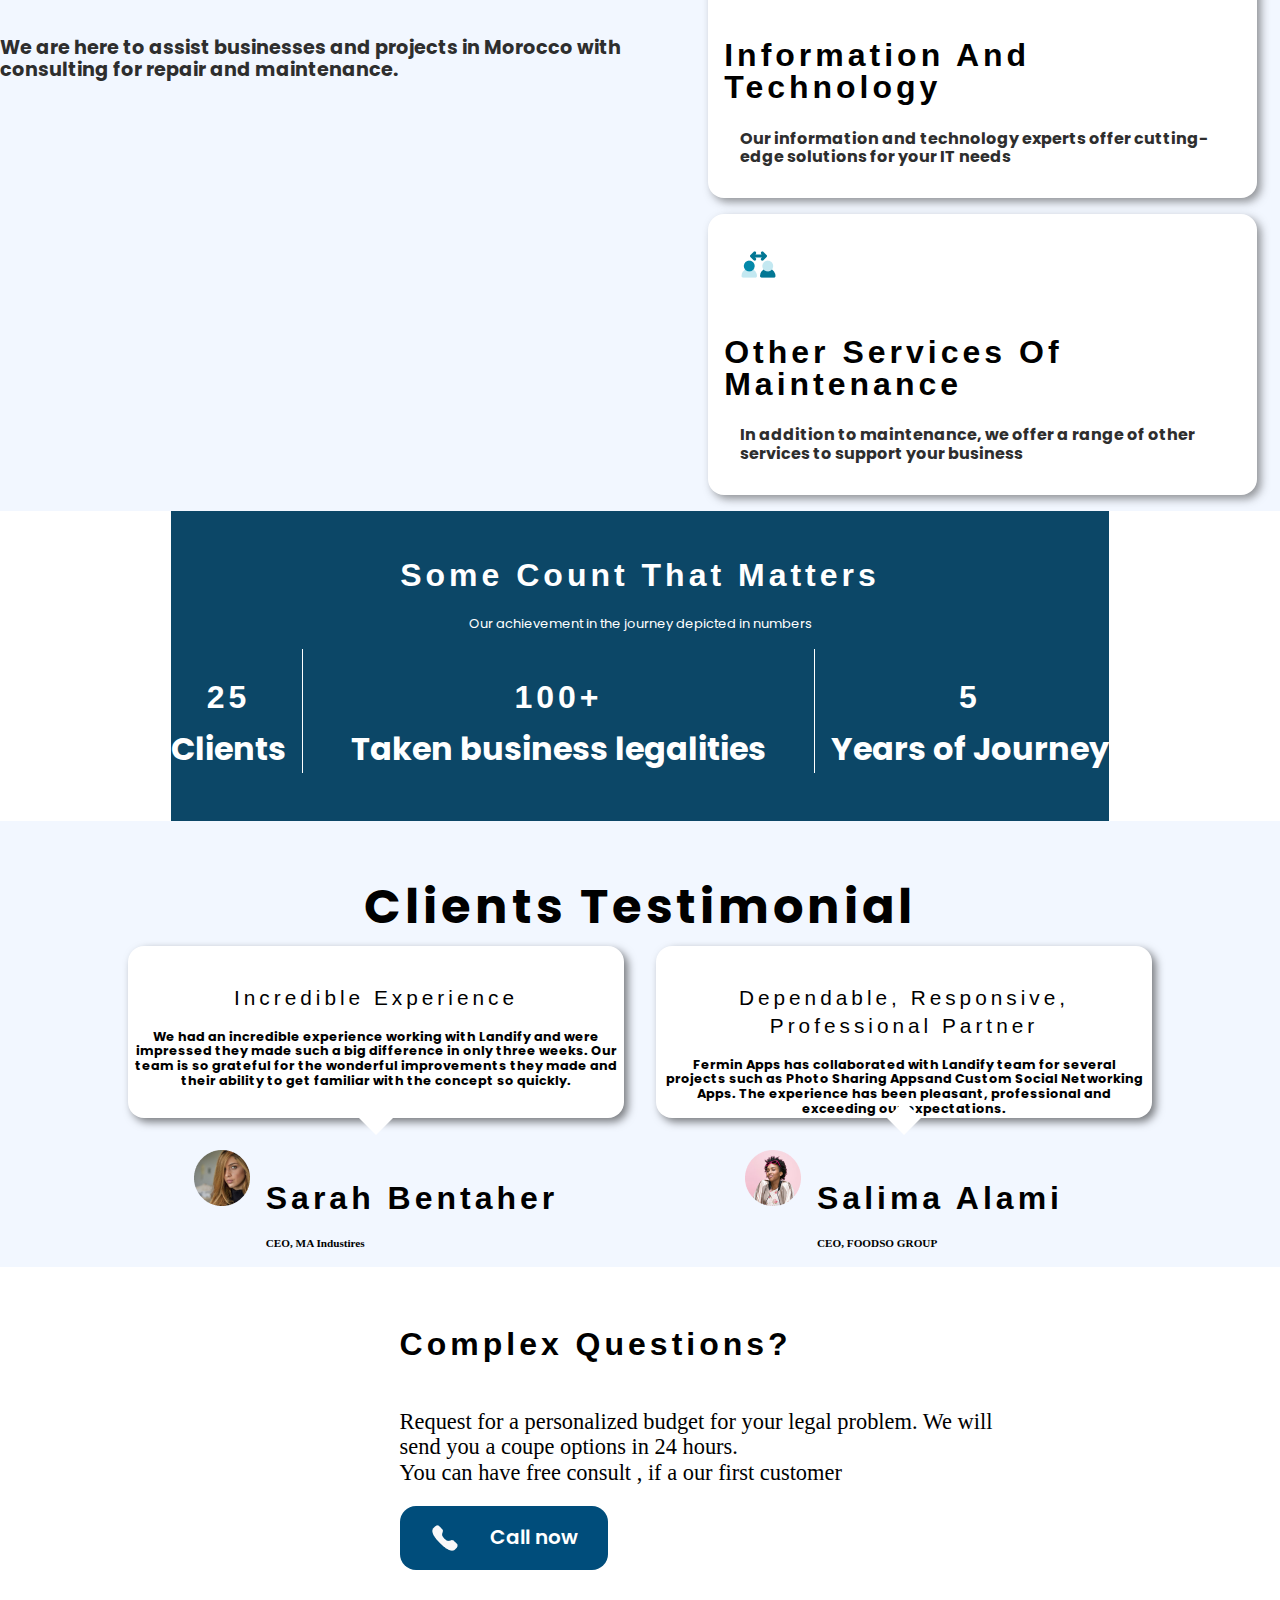
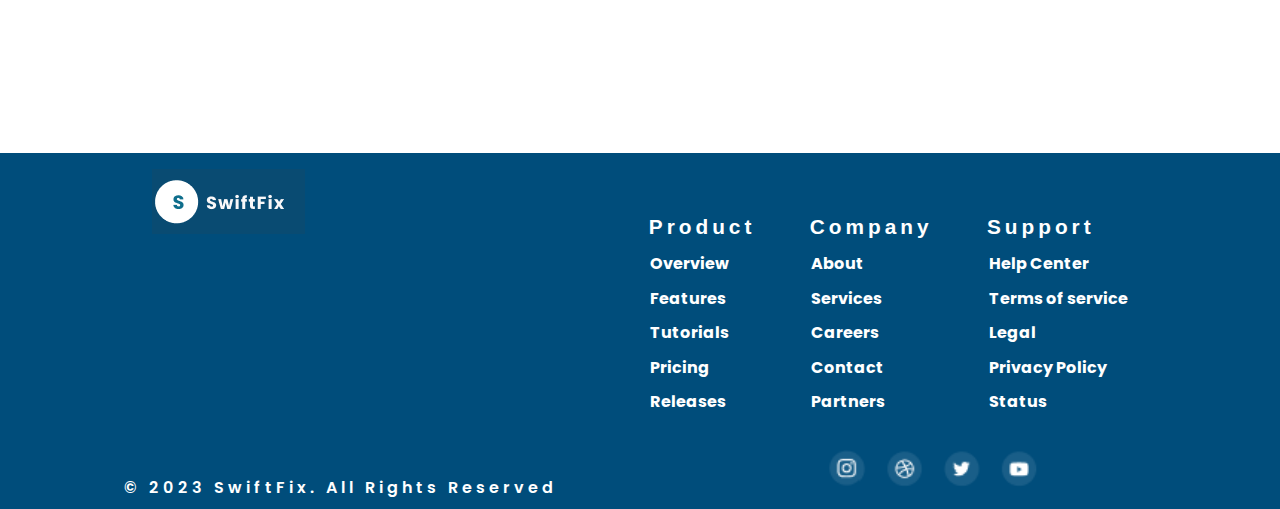
==== commit 807f1beb: "create page A propos with a faq" ====
--- a/index.html
+++ b/index.html
@@ -18,71 +18,90 @@
 <body>
     <header>
         <div class="header">
-            <nav class="navbar">
-                <div class="logosanfinixlogo">
-                    <span>
-                        <img src="images/Capture.PNG" alt="sanfinixlogo">
-                    </span>
-                </div>
-                <div class="navbar-collapse">
-                    <ul class="navbar-nav ">
-                        <li class="nav-item">
-                            <a class="nav-link" href="index.html">Home</a>
-                        </li>
-                        <li class="nav-item">
-                            <a class="nav-link" href="#">Testimonials</a>
-                        </li>
-                        <li class="nav-item">
-                            <a class="nav-link" href="about.html">About</a>
-                        </li>
-                        <li class="nav-item">
-                            <a class="nav-link" href="servers.html">Services</a>
-                        </li>
-                        <li class="nav-item">
-                            <a class="nav-link"  href="contact.html">Contact</a>
-                        </li>
-                        <li class="nav-item">
-                            <span>
-                                <img src="images/search.svg" alt="search">
-                            </span>
-                        </li>
-                    </ul>
-                    <div class="icons-list-sersh">
-                           <button class="burger-list" onclick="showdropdownlist()"><img src="images/list.svg" alt="list"></button>
-                    </div>
-                </div>          
-            </nav>
+          <nav class="navbar">
+            <div class="logosanfinixlogo">
+              <span>
+                <img src="images/Capture.PNG" alt="sanfinixlogo" />
+              </span>
+            </div>
+            <div class="navbar-collapse">
+              <ul class="navbar-nav">
+                <li class="nav-item">
+                  <a class="nav-link" href="index.html">Home</a>
+                </li>
+                <li class="nav-item">
+                  <a class="nav-link" href="#">Testimonials</a>
+                </li>
+                <li class="nav-item">
+                  <a class="nav-link" href="about.html">About</a>
+                </li>
+                <li class="nav-item">
+                  <a class="nav-link" href="servers.html">Services</a>
+                </li>
+                <li class="nav-item">
+                  <a class="nav-link" href="contact.html">Contact</a>
+                </li>
+                <li class="nav-item">
+                  <a class="nav-link" href="Apropos.html">A propos</a>
+                </li>
+                <li class="nav-item">
+                  <span>
+                    <img src="images/search.svg" alt="search" />
+                  </span>
+                </li>
+              </ul>
+              <div class="icons-list-sersh">
+                <button class="burger-list" onclick="showdropdownlist()">
+                  <img src="images/list.svg" alt="list" />
+                </button>
+              </div>
+            </div>
+          </nav>
         </div>
-    </header>
-    <div class="navmobile" >
+      </header>
+      <div class="navmobile">
         <ul class="navbar-nav-mobile">
-            <li class="nav-item-mobile">
-                <a class="nav-link" href="index.html">Home</a>
-            </li>
-            <li class="nav-item-mobile">
-                <a class="nav-link" href="#">Testimonials</a>
-            </li>
-            <li class="nav-item-mobile">
-                <a class="nav-link" href="about.html">About</a>
-            </li>
-            <li class="nav-item-mobile">
-                <a class="nav-link" href="servers.html">Services</a>
-            </li>
-            <li class="nav-item-mobile">
-                <a class="nav-link"  href="contact.html">Contact</a>
-            </li>
-            <li class="nav-item-mobile">
-                <div class="search-btn">
-                    <div  id="serch-btn" class="serch-svg" onclick="showserchiputs()">
-                        <svg xmlns="http://www.w3.org/2000/svg" width="35" height="35" fill="#fafafa" class="bi bi-search" viewBox="0 0 16 16"> <path d="M11.742 10.344a6.5 6.5 0 1 0-1.397 1.398h-.001c.03.04.062.078.098.115l3.85 3.85a1 1 0 0 0 1.415-1.414l-3.85-3.85a1.007 1.007 0 0 0-.115-.1zM12 6.5a5.5 5.5 0 1 1-11 0 5.5 5.5 0 0 1 11 0z"/></svg>
-                    </div>
-                    <div class="input-search">
-                        <input type="text" id="input-srch" class="serch-input">
-                    </div>
-                </div>
-            </li>
+          <li class="nav-item-mobile">
+            <a class="nav-link" href="index.html">Home</a>
+          </li>
+          <li class="nav-item-mobile">
+            <a class="nav-link" href="#">Testimonials</a>
+          </li>
+          <li class="nav-item-mobile">
+            <a class="nav-link" href="about.html">About</a>
+          </li>
+          <li class="nav-item-mobile">
+            <a class="nav-link" href="servers.html">Services</a>
+          </li>
+          <li class="nav-item-mobile">
+            <a class="nav-link" href="contact.html">Contact</a>
+          </li>
+          <li class="nav-item-mobile">
+            <a class="nav-link" href="Apropos.html">A propos</a>
+          </li>
+          <li class="nav-item-mobile">
+            <div class="search-btn">
+              <div id="serch-btn" class="serch-svg" onclick="showserchiputs()">
+                <svg
+                  xmlns="http://www.w3.org/2000/svg"
+                  width="35"
+                  height="35"
+                  fill="#fafafa"
+                  class="bi bi-search"
+                  viewBox="0 0 16 16"
+                >
+                  <path
+                    d="M11.742 10.344a6.5 6.5 0 1 0-1.397 1.398h-.001c.03.04.062.078.098.115l3.85 3.85a1 1 0 0 0 1.415-1.414l-3.85-3.85a1.007 1.007 0 0 0-.115-.1zM12 6.5a5.5 5.5 0 1 1-11 0 5.5 5.5 0 0 1 11 0z"
+                  />
+                </svg>
+              </div>
+              <div class="input-search">
+                <input type="text" id="input-srch" class="serch-input" />
+              </div>
+            </div>
+          </li>
         </ul>
-    </div>
+      </div>
     <main>
         <section>
            <div class="first-content">
--- a/css/style.css
+++ b/css/style.css
@@ -352,11 +352,10 @@
 
 *{  
     box-sizing: border-box;
-}
-
-main{
-   
-} 
+    
+}
+
+
 
 .navbar img {
     display: inline;
@@ -905,8 +904,249 @@
     display: none;
     
 }
+.General-Questions{
+    text-align: center;
+    font-size: 1.5rem;
+}
+.qustions-ccontaner{
+    display: flex;
+    flex-direction: column;
+    align-items: center;
+}
+
+.qustions-list{
+    margin: 0;
+    padding: 0;
+    display: flex;
+    flex-direction: column;
+    gap: 20px;
+    list-style: none;
+    color: #FFF;
+    font-family: Poppins ;
+    font-weight: 700;
+    
+
+}
+.qustion-btn > i{
+    color: #fff;
+}
+.qustions-item{
+    display: flex;
+    align-items: center;
+    gap: 20px;
+    background: #004D7B;
+    padding: 20px;
+    width: fit-content;
+    font-size: 1.5rem;
+}
+
+.qustions-item > button{
+    background: transparent;
+    border: 1px solid #ffffff;
+    outline: none;
+    font-size: 14px;
+}
+
+
+/*
+=============== 
+Fonts
+===============
+*/
+@import url("https://fonts.googleapis.com/css?family=Open+Sans|Roboto:400,700&display=swap");
+
+/*
+=============== 
+Variables
+===============
+*/
+
+:root {
+
+  --ff-primary: "Roboto", sans-serif;
+  --ff-secondary: "Open Sans", sans-serif;
+  --transition: all 0.3s linear;
+  --spacing: 0.25rem;
+  --radius: 0.5rem;
+  --light-shadow: 0 5px 15px rgba(0, 0, 0, 0.1);
+  --dark-shadow: 0 5px 15px rgba(0, 0, 0, 0.2);
+  --max-width: 1170px;
+  --fixed-width: 620px;
+}
+/* //============= */
+
+ul {
+  list-style-type: none;
+}
+a {
+  text-decoration: none;
+}
+
+img {
+
+}
+
+
+h2,
+h3,
+h4 {
+  letter-spacing: var(--spacing);
+  text-transform: capitalize;
+  line-height: 1.25;
+  margin-top:2rem;
+  font-family: var(--ff-primary);
+}
+h1 {
+  font-size: 3rem;
+}
+h2 {
+  font-size: 2rem;
+}
+h3 {
+  font-size: 1.25rem;
+}
+h4 {
+  font-size: 0.875rem;
+}
+p {
+  margin-bottom: 1.25rem;
+  color: var(--clr-grey-5);
+}
+@media screen and (min-width: 800px) {
+ 
+ 
+  h3 {
+    font-size: 1.75rem;
+  }
+  h4 {
+    font-size: 1rem;
+  }
+  body {
+    font-size: 1rem;
+  }
+  h1,
+  h2,
+  h3,
+  h4 {
+    line-height: 1;
+  }
+}
+/*  global classes */
+
+.btn {
+  text-transform: uppercase;
+  background: transparent;
+  color: var(--clr-black);
+  padding: 0.375rem 0.75rem;
+  letter-spacing: var(--spacing);
+  display: inline-block;
+  transition: var(--transition);
+  font-size: 0.875rem;
+  border: 2px solid var(--clr-black);
+  cursor: pointer;
+  box-shadow: 0 1px 3px rgba(0, 0, 0, 0.2);
+  border-radius: var(--radius);
+}
+.btn:hover {
+  color: var(--clr-white);
+  background: var(--clr-black);
+}
+/* section */
+.section {
+  padding: 5rem 0;
+}
+
+.section-center {
+  width: 90vw;
+  margin: 0 auto;
+  max-width: 1170px;
+}
+@media screen and (min-width: 992px) {
+  .section-center {
+    width: 95vw;
+  }
+}
+main {
+  min-height: 100vh;
+  display: grid;
+  place-items: center;
+}
+/*
+=============== 
+Questions
+===============
+*/
+.title {
+  margin-top: 15vh;
+  margin-bottom: 4rem;
+}
+.title h2 {
+  color: var(--clr-gold);
+  font-family:  Poppins;
+  text-align: center;
+}
+.section-center {
+  padding-top: 2rem;
+  max-width: var(--fixed-width);
+}
+.question {
+  background: var(--clr-white);
+  border-radius: var(--radius);
+  box-shadow: var(--light-shadow);
+  padding: 1.5rem 1.5rem 0 1.5rem;
+  margin-bottom: 2rem;
+}
+.question-title {
+  display: flex;
+  justify-content: space-between;
+  align-items: center;
+  text-transform: capitalize;
+  padding-bottom: 1rem;
+}
+
+.question-title p {
+  margin-bottom: 0;
+  letter-spacing: var(--spacing);
+  color: var(--clr-grey-1);
+}
+.question-btn {
+  font-size: 1.5rem;
+  background: transparent;
+  border-color: transparent;
+  cursor: pointer;
+  color: #004D7B;
+  transition: var(--transition);
+}
+.question-btn:hover {
+  transform: rotate(90deg);
+}
+.question-text {
+  padding: 1rem 0 1.5rem 0;
+  border-top: 1px solid rgba(0, 0, 0, 0.2);
+}
+.question-text p {
+  margin-bottom: 0;
+}
+/* hide text */
+.question-text {
+  display: none;
+}
+.show-text .question-text {
+  display: block;
+}
+.minus-icon {
+  display: none;
+}
+.show-text .minus-icon {
+  display: inline;
+}
+.show-text .plus-icon {
+  display: none;
+}
+
 
 /* validation form */
+
 
 
 
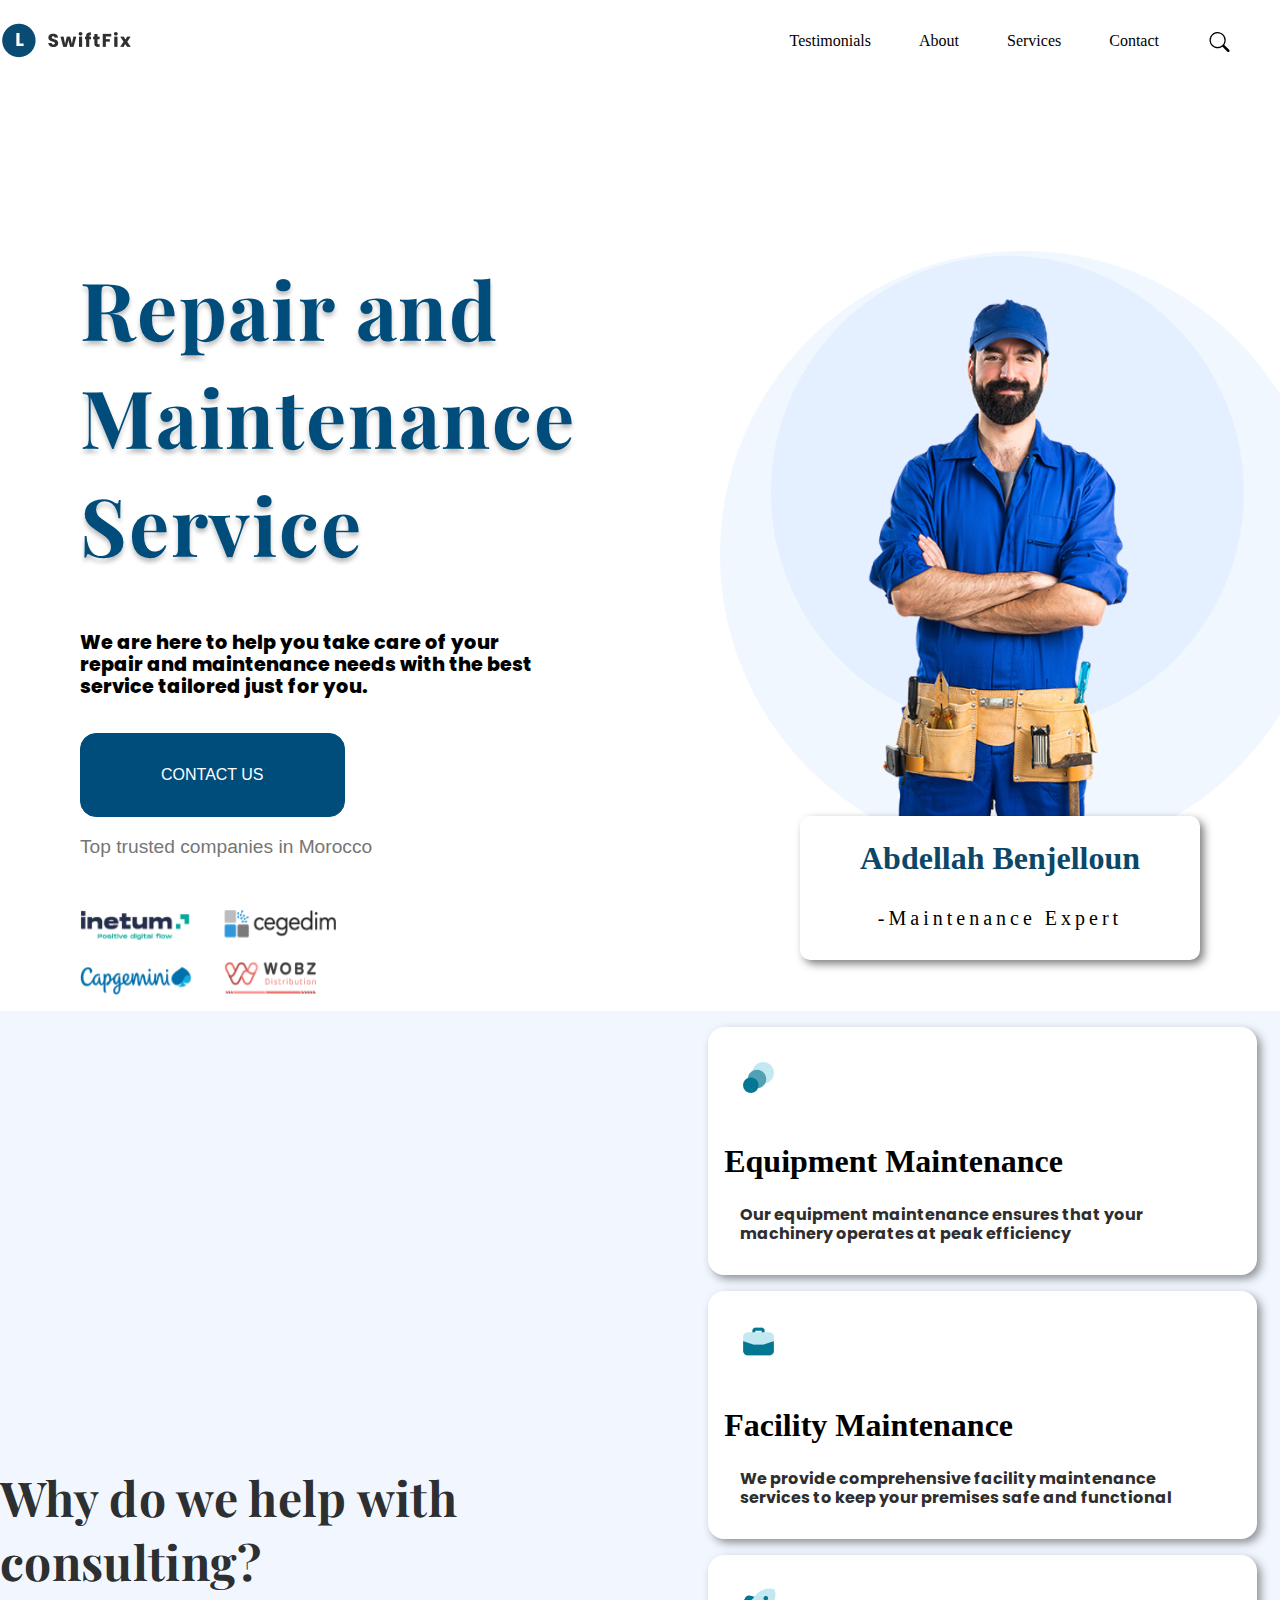
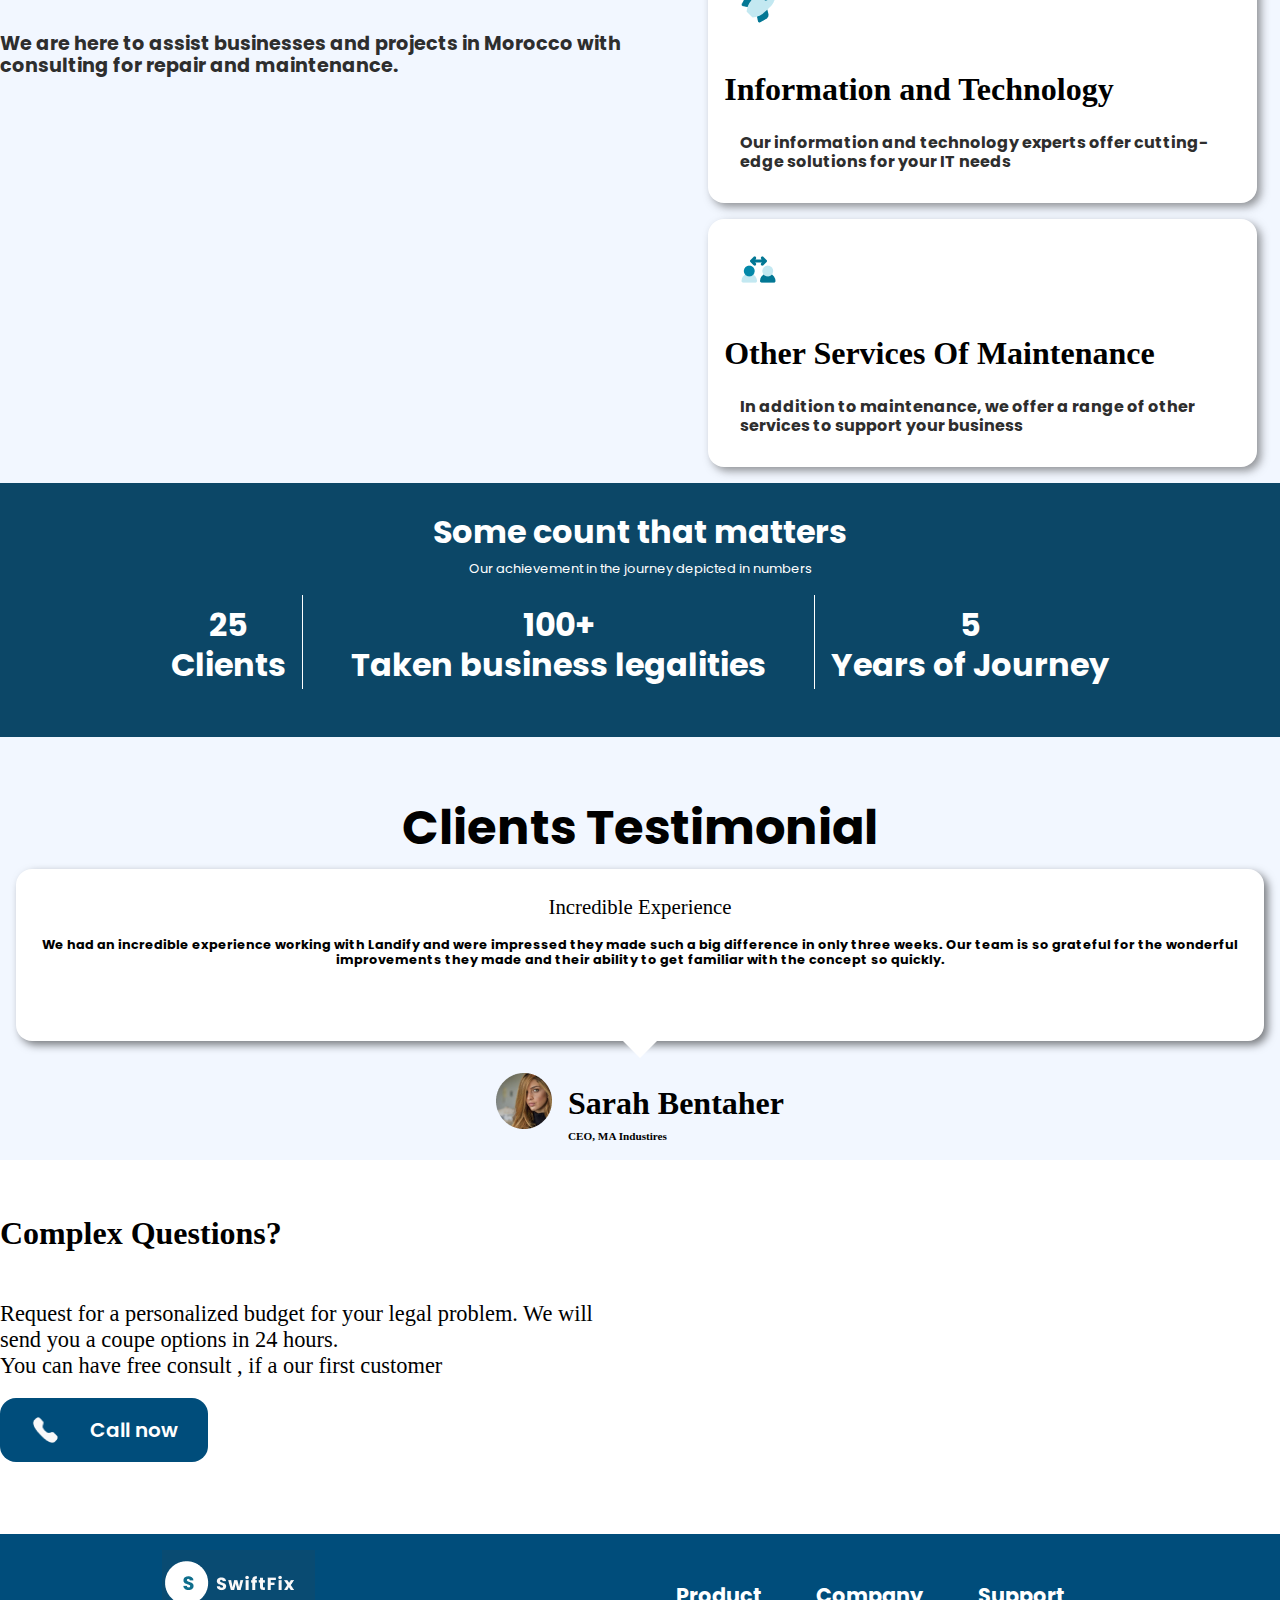
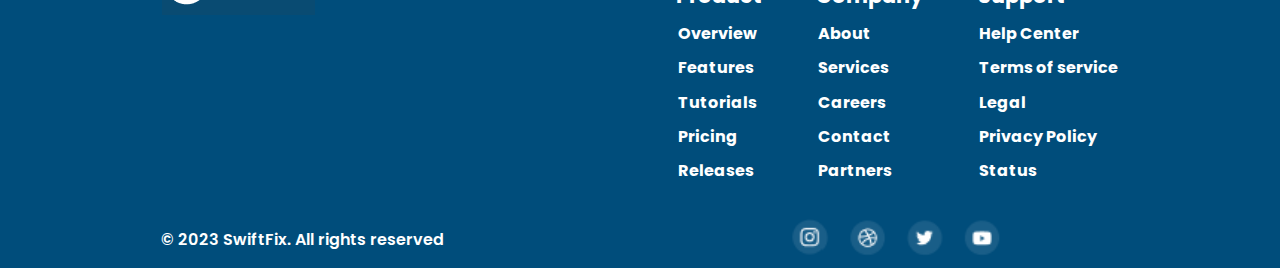
==== commit 826f8b08: "add Testimonial slide in page home" ====
--- a/index.html
+++ b/index.html
@@ -20,34 +20,59 @@
         <div class="header">
           <nav class="navbar">
             <div class="logosanfinixlogo">
-              <span>
-                <img src="images/Capture.PNG" alt="sanfinixlogo" />
+              <span >
+                <a href="index.html"><img src="images/Capture.PNG"  alt="sanfinixlogo" /></a>
               </span>
             </div>
             <div class="navbar-collapse">
               <ul class="navbar-nav">
                 <li class="nav-item">
-                  <a class="nav-link" href="index.html">Home</a>
-                </li>
-                <li class="nav-item">
-                  <a class="nav-link" href="#">Testimonials</a>
+                  <a class="nav-link" href="index.html#review">Testimonials</a>
                 </li>
                 <li class="nav-item">
                   <a class="nav-link" href="about.html">About</a>
                 </li>
-                <li class="nav-item">
-                  <a class="nav-link" href="servers.html">Services</a>
+                <li class="nav-item  Services">
+                  <div class="down">
+                    <div class="select">
+                      <span class="selected">Services</span>
+                      <div class="cart">
+                      
+                        
+                      </div>  
+                    </div>
+                  </div>
+                  <div class="menu">
+                    <ul class="list-menu">
+                      <li class="active"><a href="servers.html#Electrical">Electrical</a></li>
+                      <li class="active"><a href="servers.html#Maintenance">Maintenance</a></li>
+                      <li class="active"><a href="servers.html#Plumbing">Plumbing</a></li>
+                    </ul>
+                  </div>
                 </li>
                 <li class="nav-item">
                   <a class="nav-link" href="contact.html">Contact</a>
                 </li>
                 <li class="nav-item">
-                  <a class="nav-link" href="Apropos.html">A propos</a>
-                </li>
-                <li class="nav-item">
-                  <span>
-                    <img src="images/search.svg" alt="search" />
-                  </span>
+                  <div class="search-btn">
+                    <div id="serch-btn" class="serch-svg" onclick="showserchiputs()">
+                          <svg
+                            xmlns="http://www.w3.org/2000/svg"
+                            width="25"
+                            height="20"
+                            fill="black"
+                            class="bi bi-search"
+                            viewBox="0 0 16 16"
+                          >
+                            <path
+                              d="M11.742 10.344a6.5 6.5 0 1 0-1.397 1.398h-.001c.03.04.062.078.098.115l3.85 3.85a1 1 0 0 0 1.415-1.414l-3.85-3.85a1.007 1.007 0 0 0-.115-.1zM12 6.5a5.5 5.5 0 1 1-11 0 5.5 5.5 0 0 1 11 0z"
+                            />
+                          </svg>
+                      </div>
+                      <div class="input-search">
+                        <input type="text" id="input-srchmobile" placeholder="Search" class="serch-input" />
+                      </div>
+                  </div>
                 </li>
               </ul>
               <div class="icons-list-sersh">
@@ -65,7 +90,7 @@
             <a class="nav-link" href="index.html">Home</a>
           </li>
           <li class="nav-item-mobile">
-            <a class="nav-link" href="#">Testimonials</a>
+            <a class="nav-link" href="index.html#review">Testimonials</a>
           </li>
           <li class="nav-item-mobile">
             <a class="nav-link" href="about.html">About</a>
@@ -75,17 +100,14 @@
           </li>
           <li class="nav-item-mobile">
             <a class="nav-link" href="contact.html">Contact</a>
-          </li>
-          <li class="nav-item-mobile">
-            <a class="nav-link" href="Apropos.html">A propos</a>
           </li>
           <li class="nav-item-mobile">
             <div class="search-btn">
               <div id="serch-btn" class="serch-svg" onclick="showserchiputs()">
                 <svg
                   xmlns="http://www.w3.org/2000/svg"
-                  width="35"
-                  height="35"
+                  width="30"
+                  height="25"
                   fill="#fafafa"
                   class="bi bi-search"
                   viewBox="0 0 16 16"
@@ -96,14 +118,14 @@
                 </svg>
               </div>
               <div class="input-search">
-                <input type="text" id="input-srch" class="serch-input" />
+                <input type="text" id="input-srch" placeholder="Search" class="serch-input" />
               </div>
             </div>
           </li>
         </ul>
       </div>
     <main>
-        <section>
+        <section class="section-home">
            <div class="first-content">
             <div class="content">
                 <h1>Repair and Maintenance Service</h1>
@@ -132,7 +154,7 @@
                 <div class="secnd-content3">
                     <div class="content3-1">
                         <img src="images/Circle-Layer.png" alt="Equipment-Maintenance">
-                        <h1>Equipment  Maintenance</h1>
+                        <h2>Equipment  Maintenance</h2>
                         <p>Our equipment maintenance  ensures that your machinery operates at peak  efficiency</p>
                     </div>
                     <div class="content3-1">
@@ -168,12 +190,45 @@
             </div>
         </section>
 
-        <section class="Clients_riveiw">
+        <section id="review" class="Clients_riveiw">
             <div class="Clients_Testimonial">
                 <h2>Clients Testimonial</h2>
             </div>
-            <div class="Clients_contener">
-                <div class="Clients-cards">
+            <div class="interfase">
+              <div class="Clients_contener">
+                  <div class="Clients-cards">
+                      <div class="Clients-articl">
+                          <h2>Incredible Experience</h2>
+                          <p>We had an incredible experience working with Landify and were impressed they made such
+                               a big difference in only three weeks. Our team is so grateful for the wonderful improvements 
+                              they made and their ability to get familiar with the concept so quickly.
+                          </p>
+                      </div>
+                      <div class="Clients-contimg">
+                          <img src="images/Photo2.png" alt="Clienone">
+                         <article class="article-contimg">
+                          <h2>Sarah Bentaher</h2>
+                          <p>CEO, MA Industires</p>
+                         </article>
+                      </div>
+                  </div>
+                  <div class="Clients-cards">
+                      <div class="Clients-articl">
+                          <h2>Dependable, Responsive, Professional Partner</h2>
+                          <p>Fermin Apps has collaborated with Landify team for several projects such as 
+                              Photo Sharing Appsand Custom Social Networking Apps.
+                               The experience has been pleasant, professional and exceeding our expectations.
+                          </p>
+                      </div>
+                      <div class="Clients-contimg">
+                          <img src="images/Photo.png" alt="Clienonetow">
+                         <article class="article-contimg">
+                          <h2>Salima Alami</h2>
+                          <p>CEO, FOODSO GROUP</p>   
+                         </article>
+                      </div>
+                  </div>
+                  <div class="Clients-cards">
                     <div class="Clients-articl">
                         <h2>Incredible Experience</h2>
                         <p>We had an incredible experience working with Landify and were impressed they made such
@@ -188,8 +243,8 @@
                         <p>CEO, MA Industires</p>
                        </article>
                     </div>
-                </div>
-                <div class="Clients-cards">
+                  </div>
+                  <div class="Clients-cards">
                     <div class="Clients-articl">
                         <h2>Dependable, Responsive, Professional Partner</h2>
                         <p>Fermin Apps has collaborated with Landify team for several projects such as 
@@ -205,6 +260,8 @@
                        </article>
                     </div>
                 </div>
+              </div>
+              
             </div>
         </section>
         <section class="content-Questions" >
@@ -238,10 +295,10 @@
                     <h2>Company</h2>
                     <div  class="list_footer" >
                         <ul class="list">
-                            <li> <a href="">About</a></li>
-                            <li> <a href="">Services</a></li>
+                            <li> <a href="about.html">About</a></li>
+                            <li> <a href="servers.html">Services</a></li>
                             <li> <a href="">Careers</a></li>
-                            <li> <a href="">Contact</a></li>
+                            <li> <a href="contact.html">Contact</a></li>
                             <li> <a href="">Partners</a></li>
                         </ul>
                     </div>
--- a/css/style.css
+++ b/css/style.css
@@ -260,6 +260,15 @@
   
   textarea {
     overflow: auto;
+    width: 100%;
+    padding: 1.4rem 2rem;
+    font-size: 2rem;
+    border: none;
+    resize: none;
+    border-radius: 3px;
+    outline: none;
+    box-sizing: border-box;
+    box-shadow: 0px 3px 4px rgba(0, 0, 0, 0.25);
   }
   
   /**
@@ -379,7 +388,6 @@
 .navbar .nav-item {
     margin-right: 1rem;
     padding: 1rem;
-    font-family: 'Poppins', sans-serif;
 }
 .navbar-collapse{
     display: flex;
@@ -405,7 +413,9 @@
     align-content: space-around;
     align-items: center;
 }
-
+.section-home{
+    width: 100%;
+}
 .first-content .content img {
     margin-top: -5rem;
     width: 35rem;
@@ -573,6 +583,7 @@
 }
 .trt-content {
     background: #0c4767;
+    width: 100%;
     padding-bottom: 3rem;
 }
 
@@ -630,10 +641,8 @@
 
 }
 .Clients_riveiw  .Clients_contener{
-    padding-left: 10%;
-    padding-right: 10%;
-    display: flex;
-    gap: 2rem;
+    display: flex;
+    transition: transform .5s ease;
 }
 .Clients-cards{
     justify-content: center;
@@ -641,6 +650,9 @@
     display: flex;
     flex-wrap: wrap;
     gap: 2rem;
+    min-width: 100%;
+    padding-left: 1rem;
+    padding-right: 1rem;
     
     
 }
@@ -698,8 +710,7 @@
 }
 
 .content-Questions{
-    margin-left: 7rem;
-    margin-top: 7rem;
+    padding-top: 7rem;
     background: #ffffff;
     height: 23.375rem;
 }
@@ -796,8 +807,7 @@
 .list{
     list-style: none;
 }
-.aboutus-main{
-}
+
 .aboutusfirtdiv{
     text-align: center;
     font-size: 4rem;
@@ -892,10 +902,15 @@
     width: 40rem;
 }
 .all-inputs > input{
+    width: 100%;
+    padding: 1.4rem 2rem;
     font-size: 2rem;
-    background: #FFF;
-    border: black solid 1px;
-    box-shadow: 0px 1px 4px 0px rgba(0, 0, 0, 0.25);
+    border: none;
+    resize: none;
+    border-radius: 3px;
+    outline: none;
+    box-sizing: border-box;
+    box-shadow: 0px 3px 4px rgba(0, 0, 0, 0.25);
 }
 .all-inputs label{
     font-size: 2rem;
@@ -907,6 +922,11 @@
 .General-Questions{
     text-align: center;
     font-size: 1.5rem;
+}
+
+.General-Questions h2{
+    padding-top: 2rem;
+    font-size: 2rem;
 }
 .qustions-ccontaner{
     display: flex;
@@ -947,18 +967,25 @@
     font-size: 14px;
 }
 
+.list-menu{
+    width: 120%;
+    padding: 0;
+    text-align: center;
+    border: none;
+    outline: none;
+    box-sizing: border-box;
+    box-shadow: 0px 3px 4px rgba(0, 0, 0, 0.25);
+}
+
 
 /*
-=============== 
 Fonts
-===============
 */
 @import url("https://fonts.googleapis.com/css?family=Open+Sans|Roboto:400,700&display=swap");
 
 /*
-=============== 
 Variables
-===============
+
 */
 
 :root {
@@ -970,7 +997,6 @@
   --radius: 0.5rem;
   --light-shadow: 0 5px 15px rgba(0, 0, 0, 0.1);
   --dark-shadow: 0 5px 15px rgba(0, 0, 0, 0.2);
-  --max-width: 1170px;
   --fixed-width: 620px;
 }
 /* //============= */
@@ -982,12 +1008,6 @@
   text-decoration: none;
 }
 
-img {
-
-}
-
-
-h2,
 h3,
 h4 {
   letter-spacing: var(--spacing);
@@ -996,9 +1016,7 @@
   margin-top:2rem;
   font-family: var(--ff-primary);
 }
-h1 {
-  font-size: 3rem;
-}
+
 h2 {
   font-size: 2rem;
 }
@@ -1012,25 +1030,7 @@
   margin-bottom: 1.25rem;
   color: var(--clr-grey-5);
 }
-@media screen and (min-width: 800px) {
- 
- 
-  h3 {
-    font-size: 1.75rem;
-  }
-  h4 {
-    font-size: 1rem;
-  }
-  body {
-    font-size: 1rem;
-  }
-  h1,
-  h2,
-  h3,
-  h4 {
-    line-height: 1;
-  }
-}
+
 /*  global classes */
 
 .btn {
@@ -1059,18 +1059,17 @@
 .section-center {
   width: 90vw;
   margin: 0 auto;
-  max-width: 1170px;
 }
 @media screen and (min-width: 992px) {
   .section-center {
     width: 95vw;
   }
 }
-main {
-  min-height: 100vh;
+/* main {
+  min-height: 70vh;
   display: grid;
   place-items: center;
-}
+} */
 /*
 =============== 
 Questions
@@ -1145,15 +1144,125 @@
 }
 
 
-/* validation form */
-
-
-
-
-
-
-
-
+
+/* model */
+.modal-overlay {
+    position: fixed;
+    top: 0;
+    left: 0;
+    width: 100%;
+    height: 100%;
+    background: rgba(73, 166, 233, 0.5);
+    display: none;
+    
+  }
+  /* OPEN/CLOSE MODAL */
+.open-modal {
+    display: block;
+    display: grid;
+    place-items: center;
+  }
+
+   .modal-container{
+    background: #fff;
+    border-radius: var(--radius);
+    width: 60%;
+    height: 50%;
+    max-width: var(--fixed-width);
+    text-align: center;
+    display: grid;
+    place-items: center;
+    position: relative;
+   }
+   .close-btn {
+    position: absolute;
+    top: 1rem;
+    right: 1rem;
+    font-size: 2rem;
+    background: transparent;
+    border-color: transparent;
+    color: black;
+    cursor: pointer;
+    transition: var(--transition);
+  }
+  .close-btn:hover {
+    color: var(--clr-red-light);
+    transform: scale(1.3);
+  }
+
+  /* // dropdownserver */
+
+.Services{
+    display: flex;
+    flex-direction: column;
+    align-items: center;
+    gap: 1rem; 
+}
+.down{
+    min-width: 2rem;
+    position: relative;
+    
+}
+.select{
+    cursor: pointer;
+}
+.select:hover{
+    color: #09679e;
+}
+.cart{
+
+}
+
+.errormessage{
+    text-align :center;
+    font-size :2rem;
+    color : red;
+}
+
+.menu{
+    position: absolute;
+    margin-top: 2rem;
+    opacity: 0;
+    display: none;
+    transition: 0.2s;
+    z-index: 1;
+  
+}
+.menu-open{
+    opacity: 1;
+    display: block;
+  }
+
+.menu li{
+    cursor: pointer;
+}
+
+
+.search-btn{
+    display: flex;
+    flex-direction: row;
+    gap: 1rem;
+    cursor: pointer;
+}
+
+.serch-input{
+    display: none;
+    width: 100%;
+    /* padding: 1.4rem 2rem; */
+    font-size: 1.3rem;
+    border: none;
+    resize: none;
+    border-radius: 3px;
+    outline: none;
+    box-sizing: border-box;
+    box-shadow: 0px 3px 4px rgba(0, 0, 0, 0.25);
+}
+
+.interfase{
+    overflow: hidden;
+    max-width: 100%;
+    
+}
 
 
 
@@ -1193,13 +1302,7 @@
     z-index: 99;
 
 }
-.input-search{
-    
-    transform: scaleY(1);
-}
-.input-search.is-actives{
-    transform: scaleY(1);
-}
+
 
 
 
@@ -1232,9 +1335,9 @@
         padding: 0;
 
     }
-    .Clients_riveiw .Clients_contener {
-        flex-direction: column;
-    }
+    /* .Clients_riveiw .Clients_contener {
+
+    } */
     .first-content .content img {
         display: none;
     }
@@ -1309,7 +1412,7 @@
     gap: 1rem;
 }
 .all-inputs > input{
-    font-size: 3rem;
+    /* font-size: 3rem; */
 }
 .list_flex{
     flex-direction: column;
@@ -1363,9 +1466,9 @@
 .card-content{
     flex-direction: column;
 }
-#input-srch{
+/* #input-srch{
     display: none;
-}
+} */
 
 }
 
